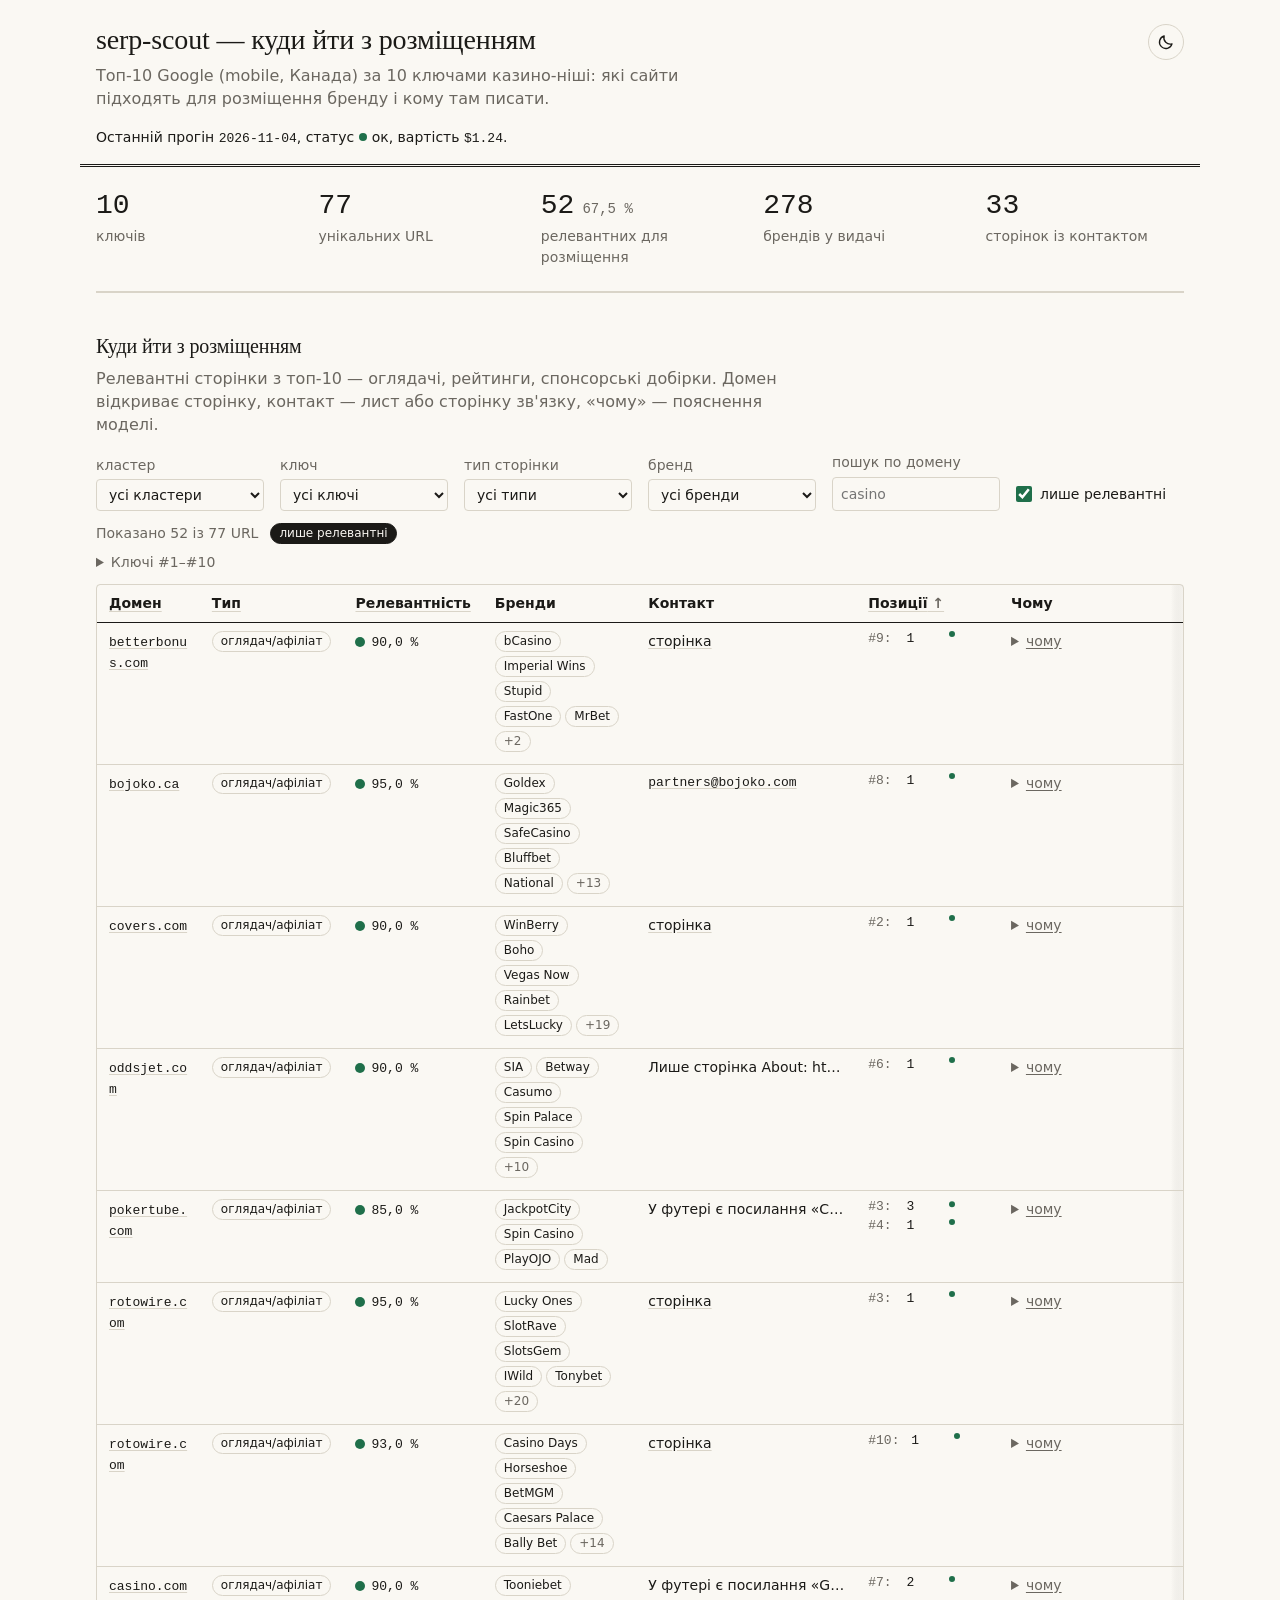
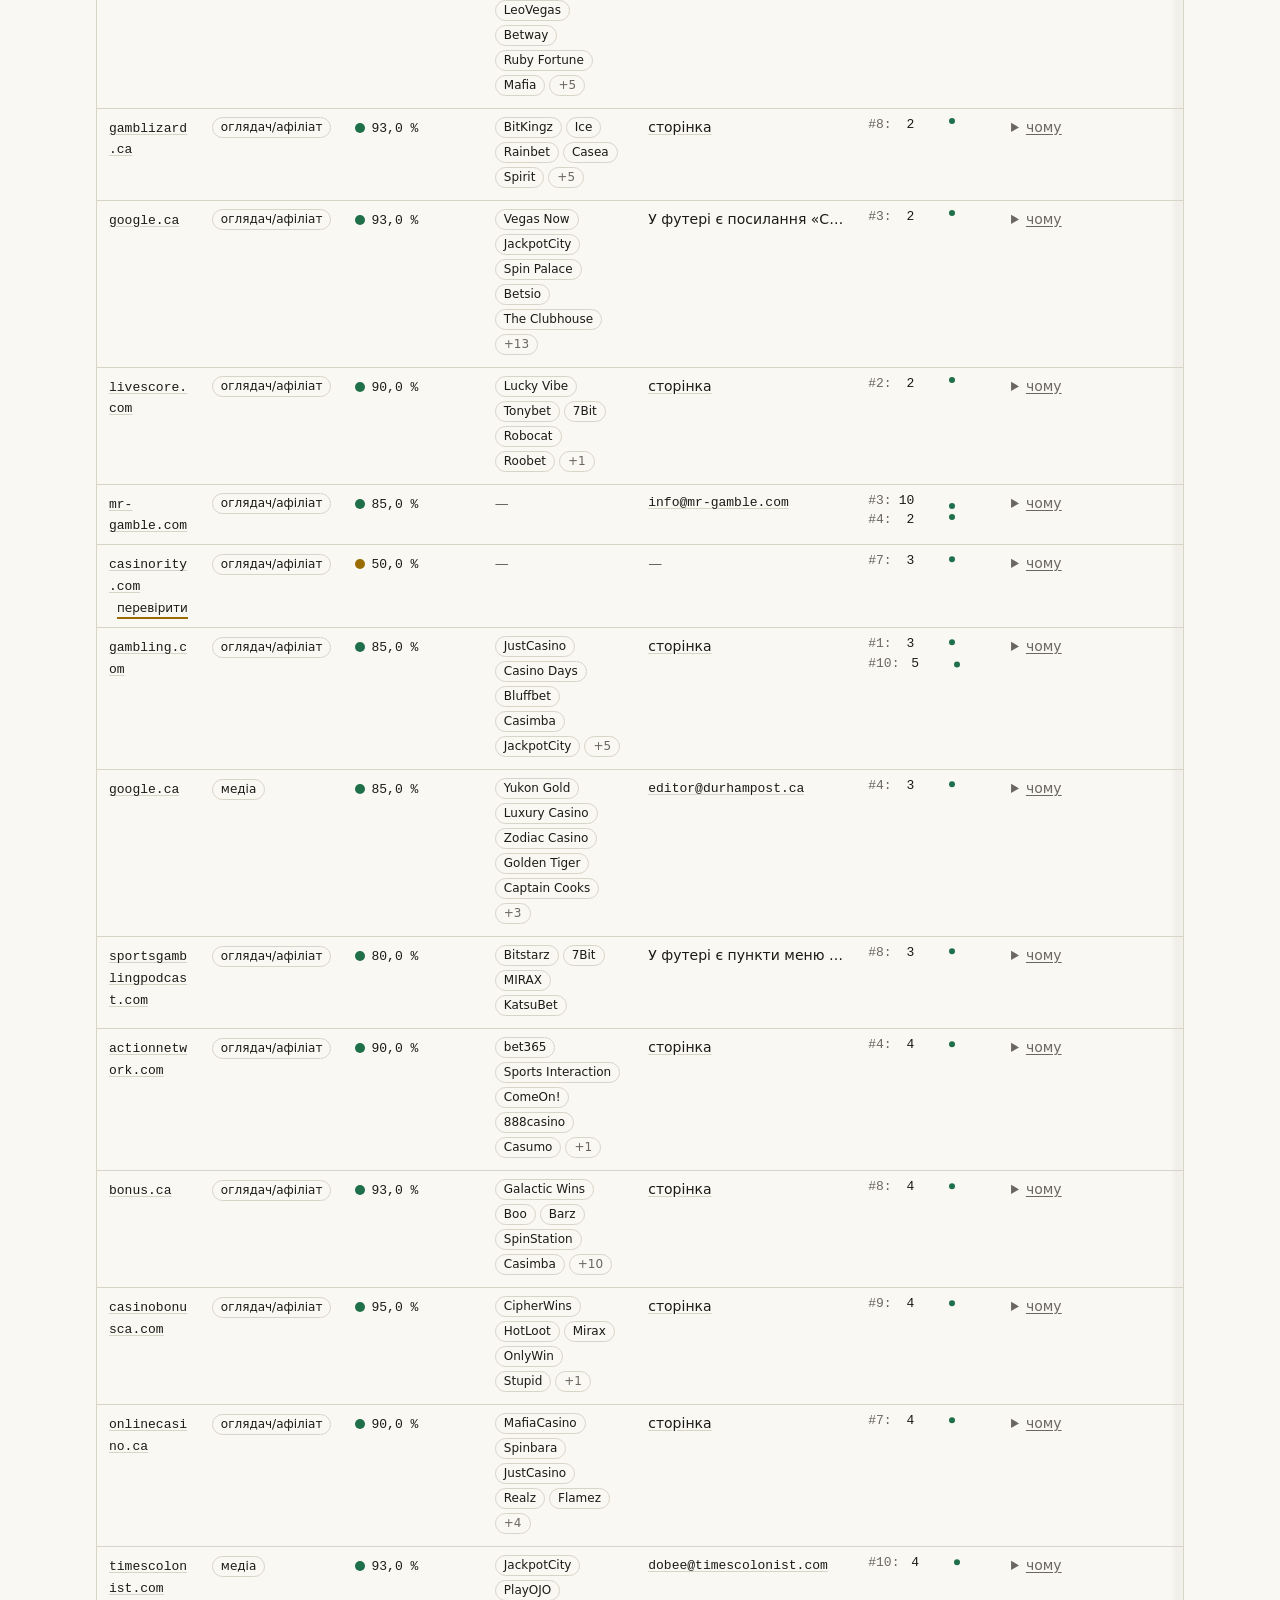
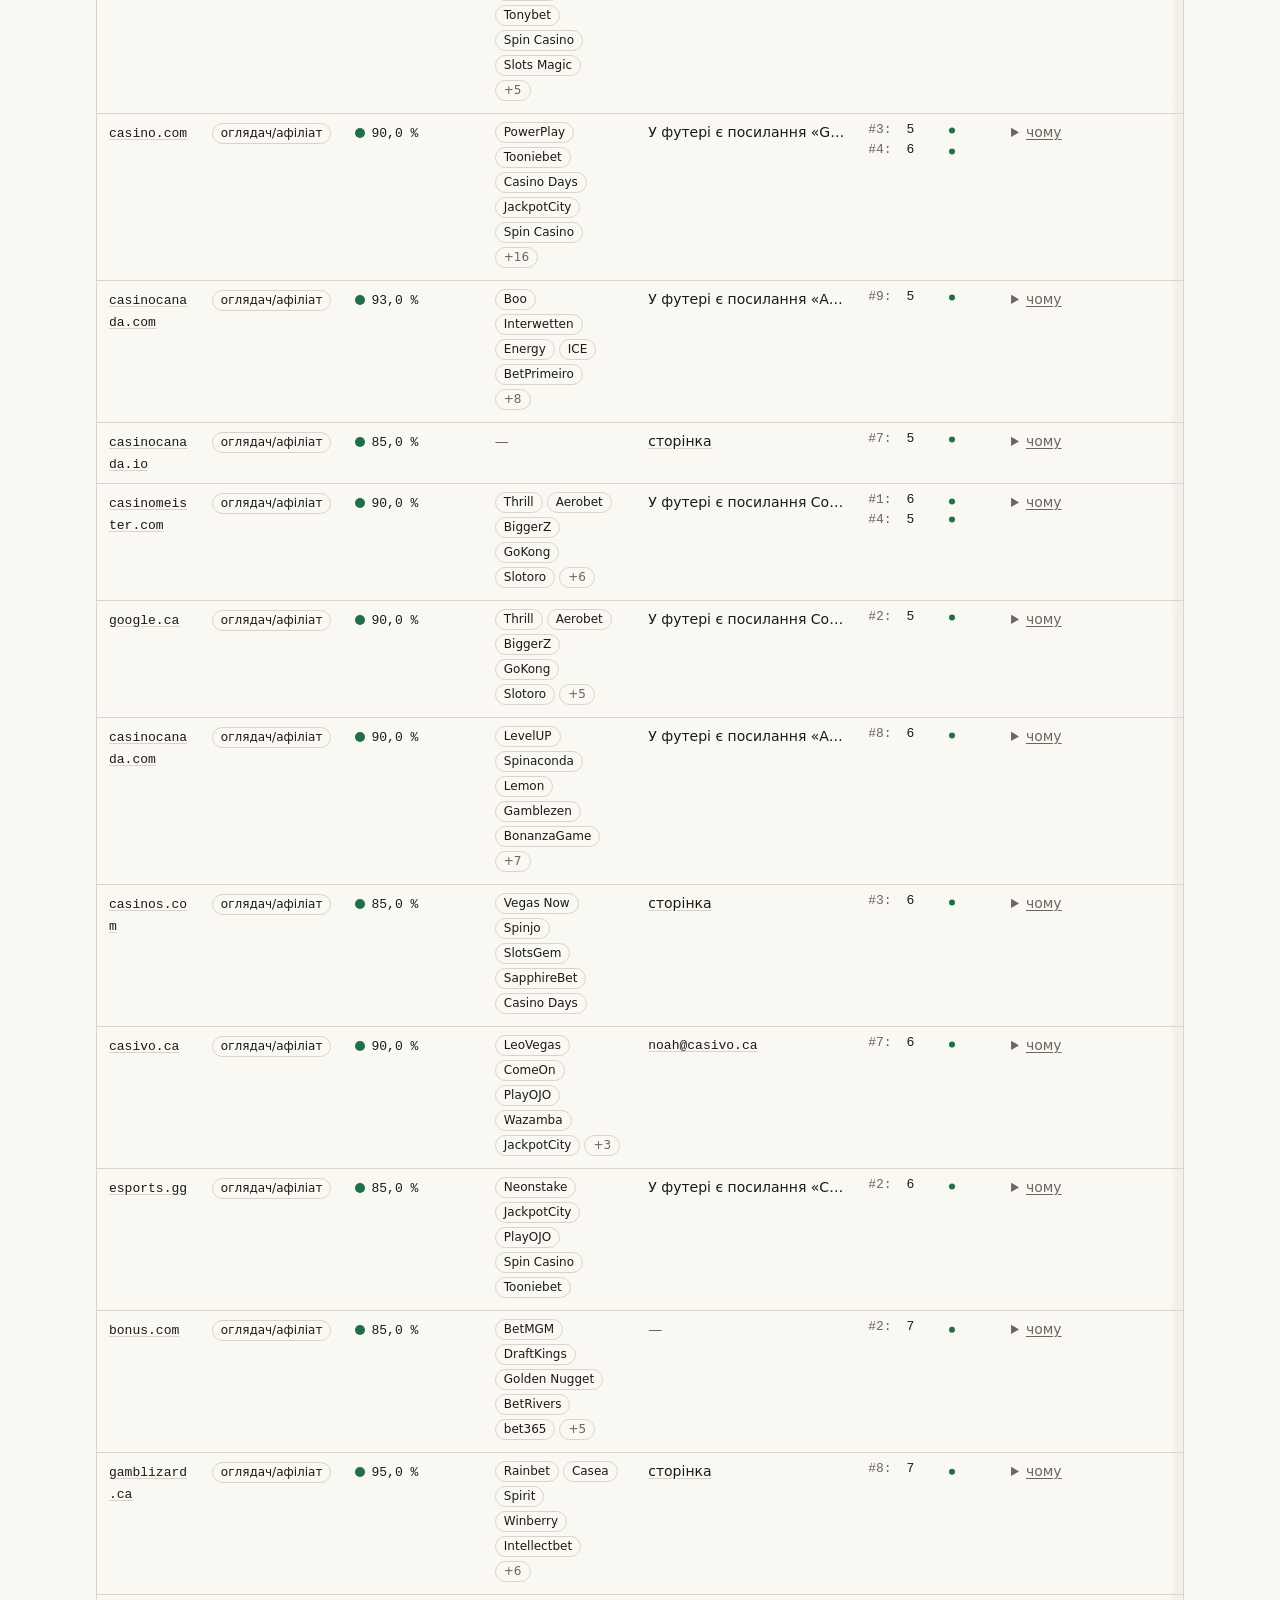
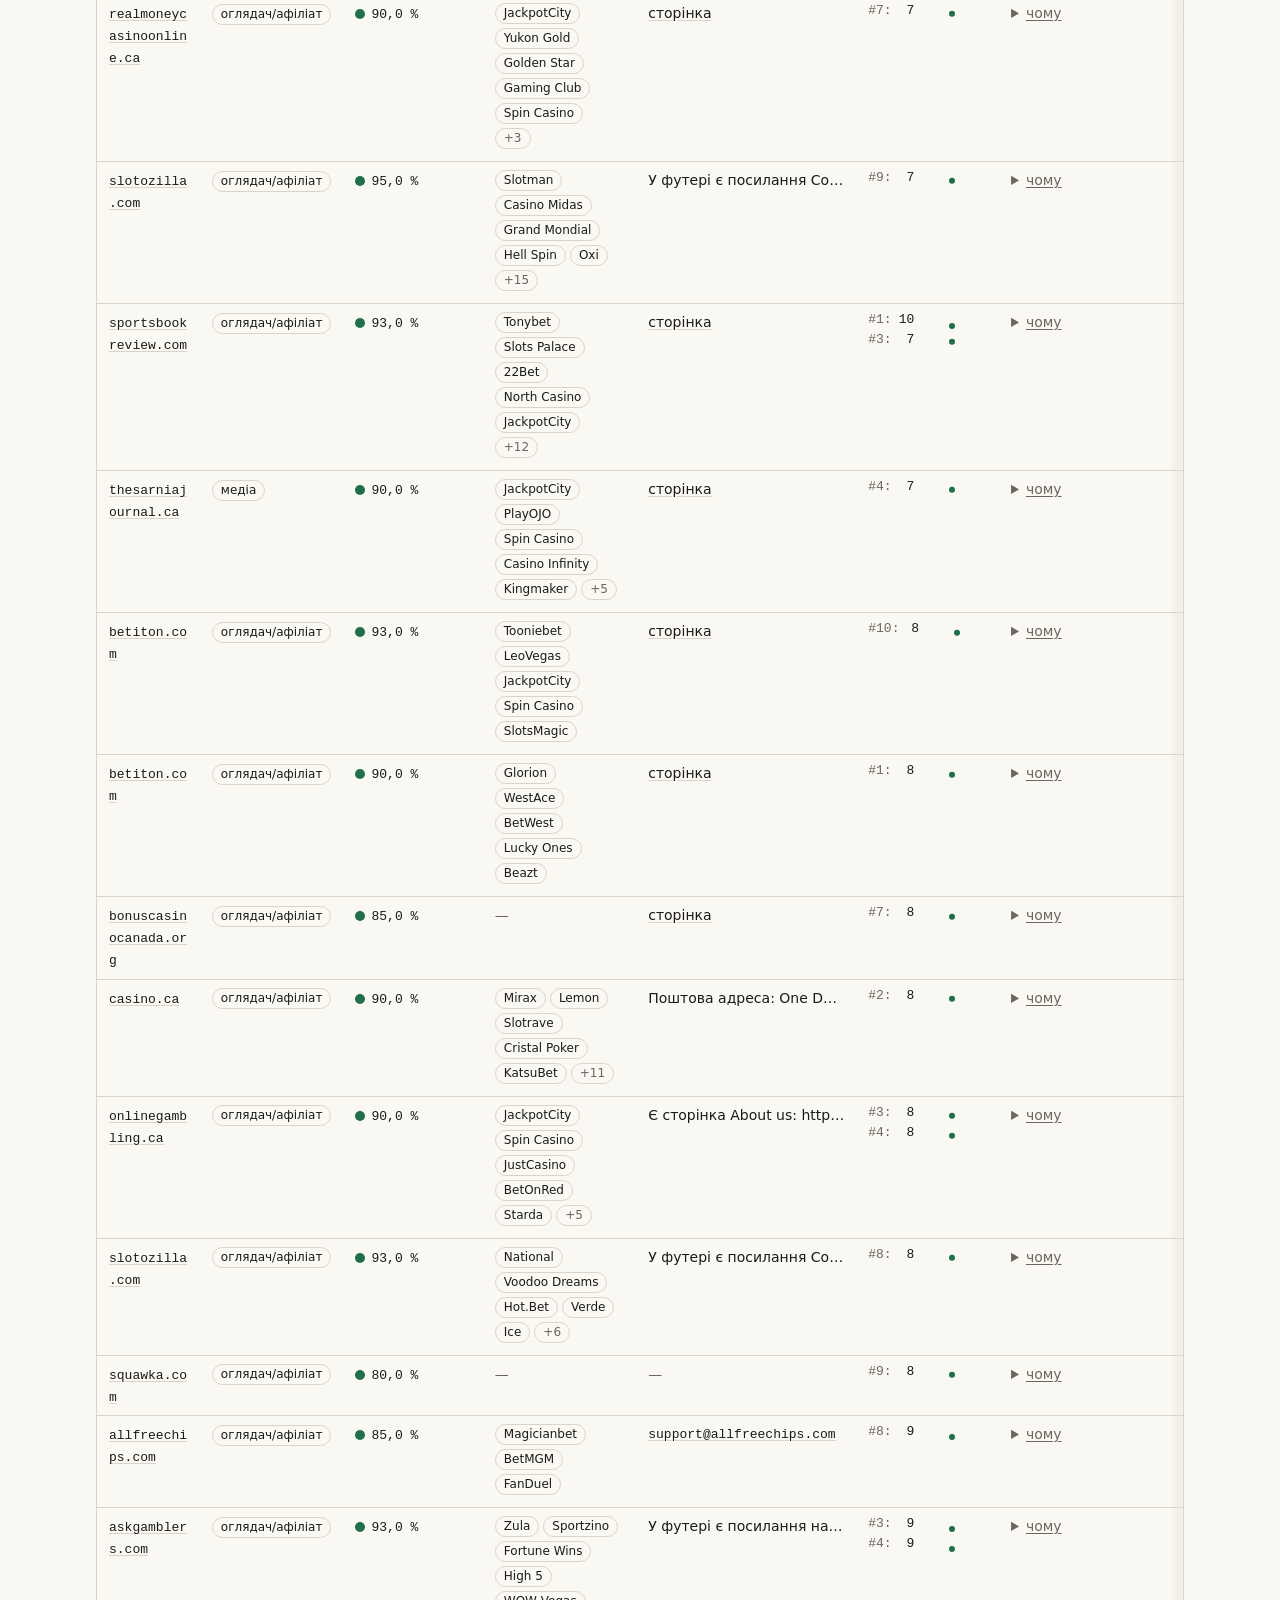
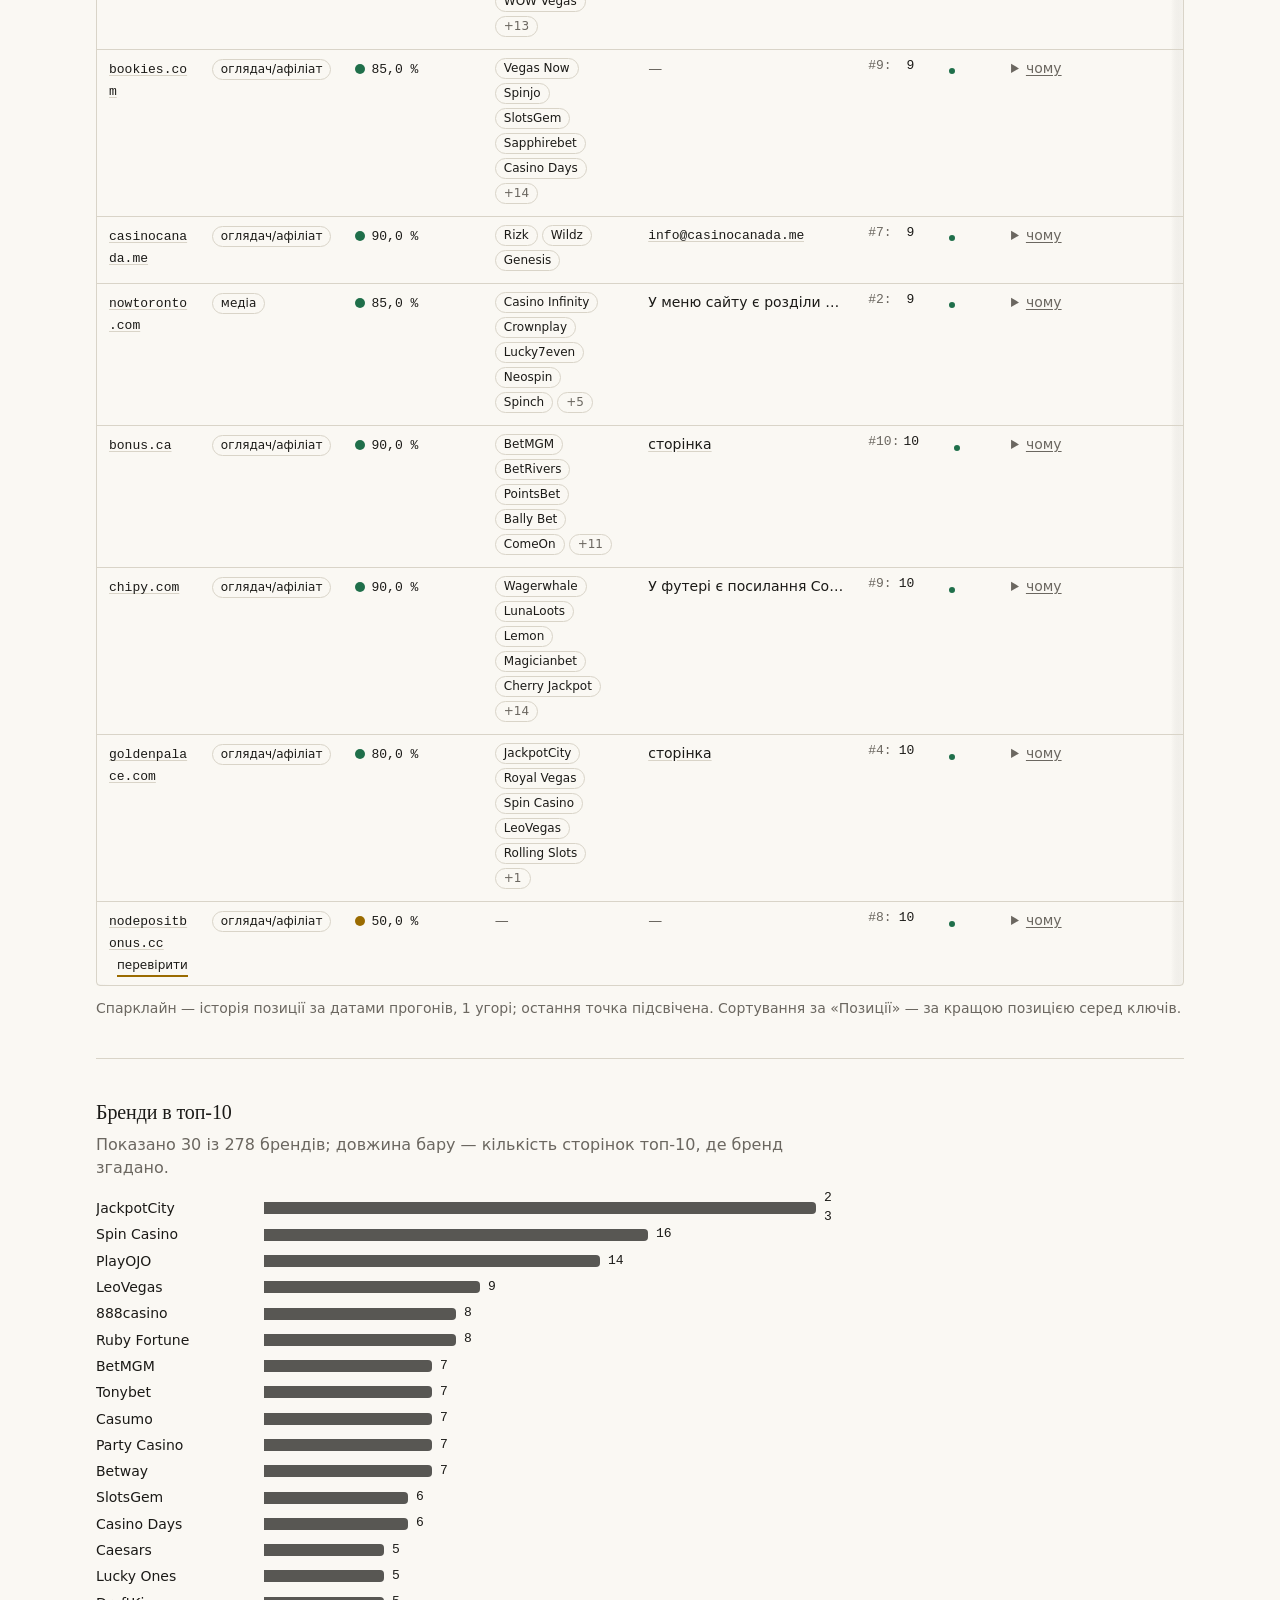
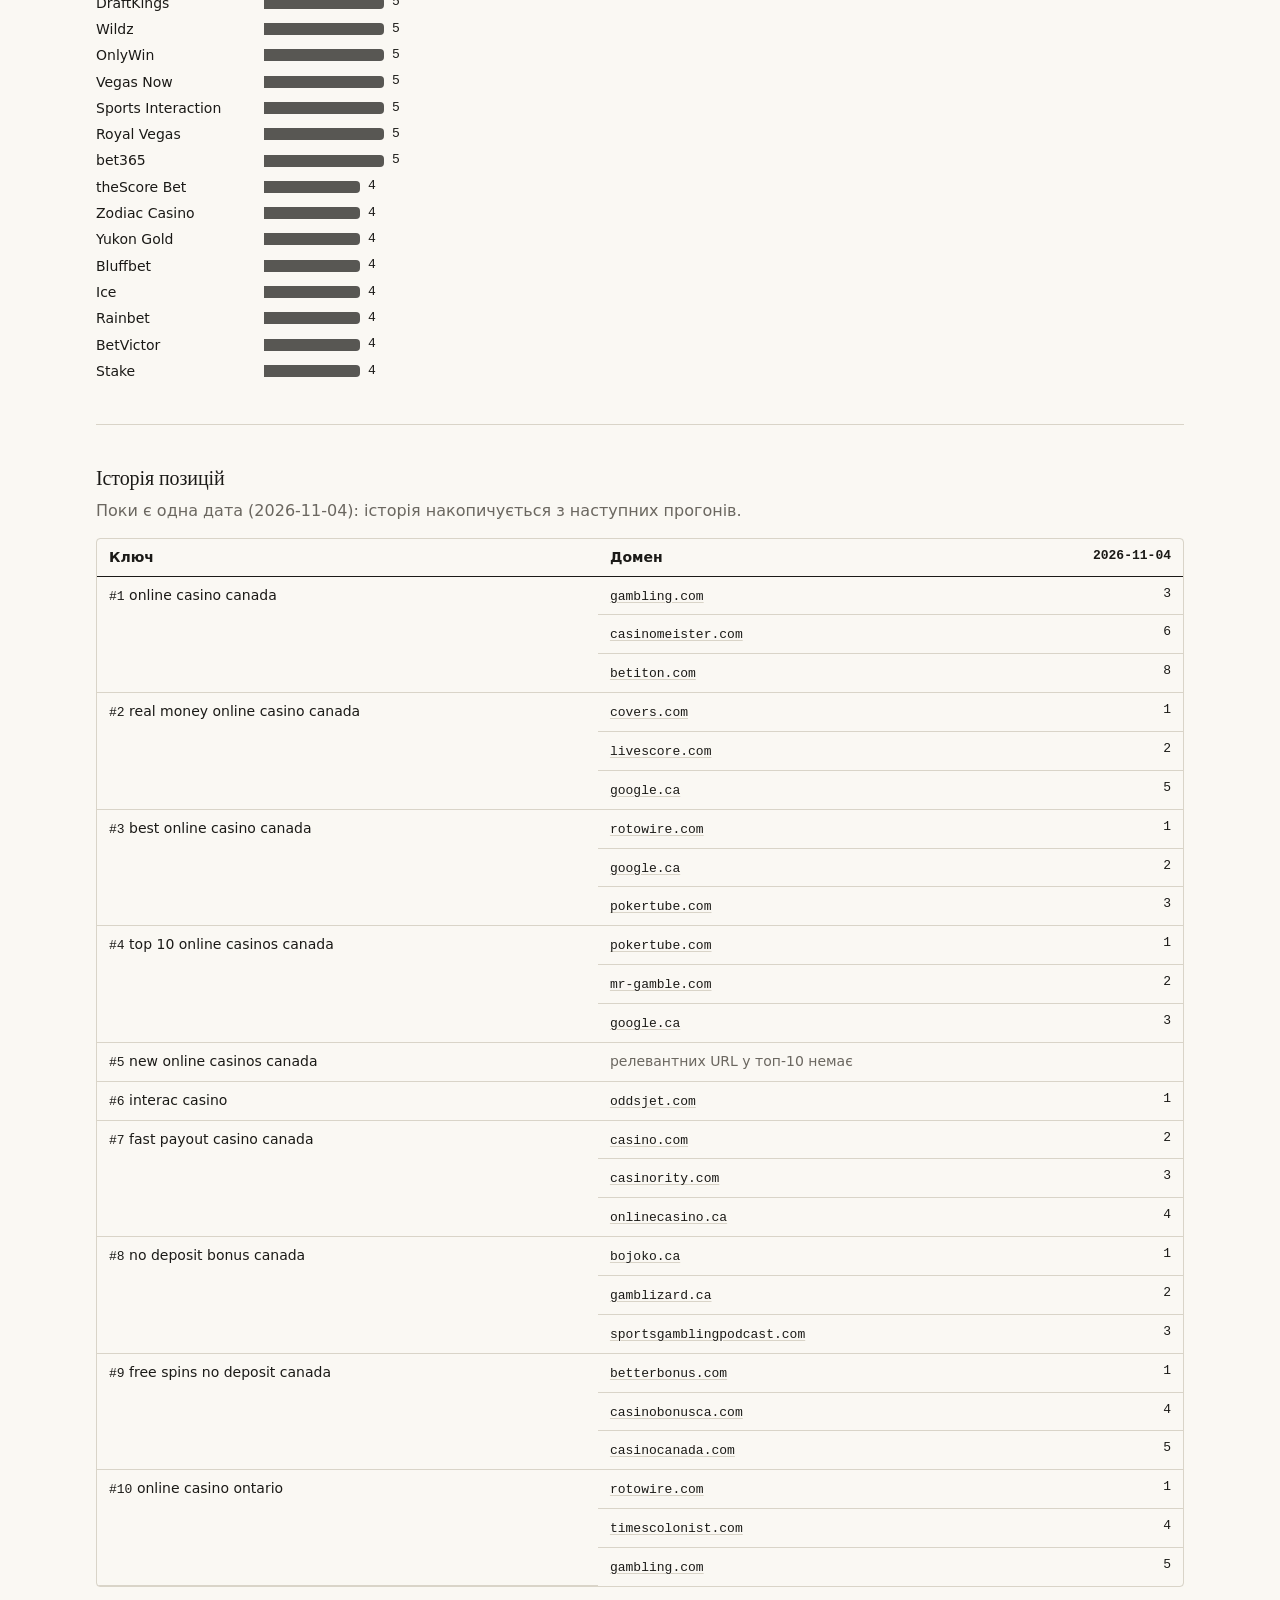
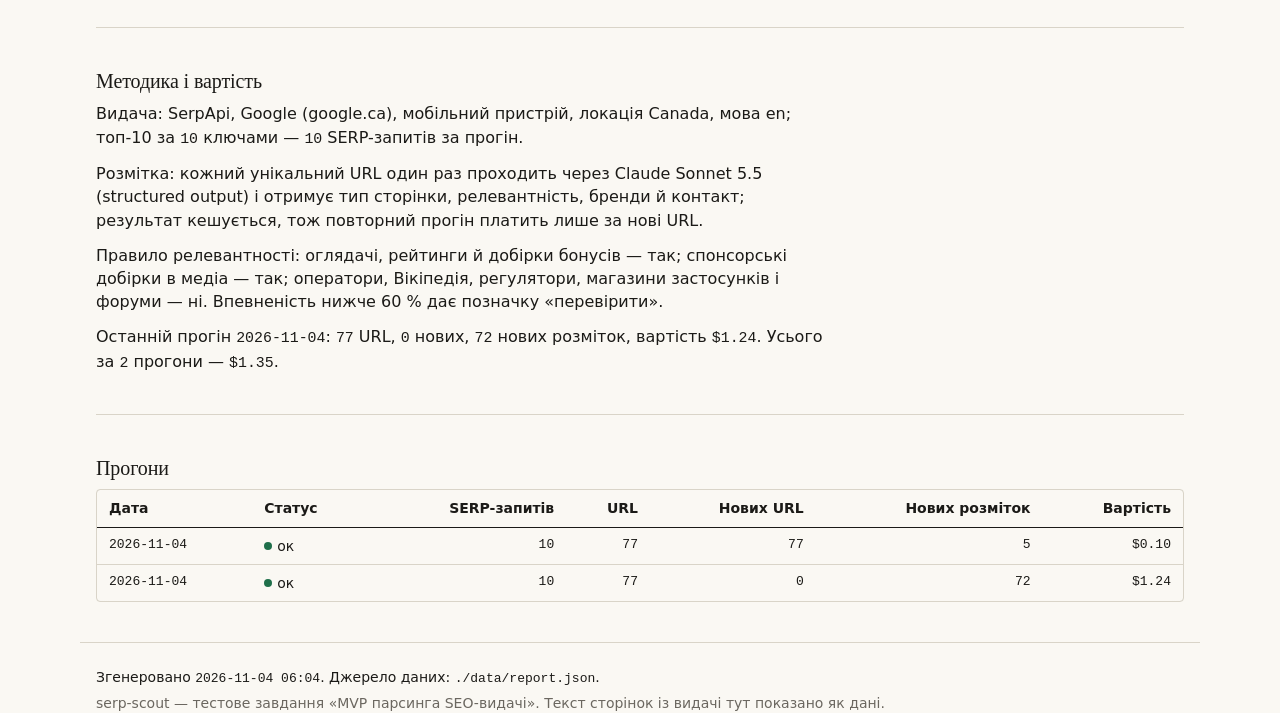
==== site/index.html @ 67366f53 "serp-scout: пайплайн SERP → SQLite → LLM-розмітка, сайт-звіт, Actions, харнес - SerpApi (mobile, Кан" ====
<!DOCTYPE html>
<html lang="uk">
<head>
  <meta charset="utf-8">
  <meta name="viewport" content="width=device-width, initial-scale=1">
  <meta name="color-scheme" content="light dark">
  <title>serp-scout — куди йти з розміщенням</title>
  <meta name="description" content="Щоденний звіт serp-scout: топ-10 Google (mobile, Канада) за ключами казино-ніші — релевантні сайти для розміщення, бренди й контакти.">
  <link rel="icon" href="data:image/svg+xml,%3Csvg xmlns='http://www.w3.org/2000/svg' viewBox='0 0 16 16'%3E%3Ccircle cx='8' cy='8' r='7' fill='%231f6f4a'/%3E%3C/svg%3E">
  <link rel="stylesheet" href="./styles.css">
  <script>
    // Тема до першого кадру (без блимання): збережена або системна. Клас js — для reveal лише з JS.
    (function () {
      var t = null;
      try { t = localStorage.getItem("theme"); } catch (e) {}
      if (t !== "dark" && t !== "light") {
        t = window.matchMedia && window.matchMedia("(prefers-color-scheme: dark)").matches ? "dark" : "light";
      }
      document.documentElement.setAttribute("data-theme", t);
      document.documentElement.classList.add("js");
    })();
  </script>
</head>
<body>
  <a class="skip" href="#placements-section">До таблиці розміщення</a>

  <header class="masthead wrap">
    <div class="masthead-row">
      <div>
        <h1>serp-scout — куди йти з розміщенням</h1>
        <p class="lede">Топ-10 Google (mobile, Канада) за <span id="lede-keywords">ключами</span> казино-ніші: які сайти підходять для розміщення бренду і кому там писати.</p>
      </div>
      <button id="theme-toggle" class="theme" type="button" aria-label="Перемкнути тему" title="Тема">
        <svg class="icon icon-moon" viewBox="0 0 24 24" width="18" height="18" aria-hidden="true" focusable="false">
          <path d="M20 14.5A8.5 8.5 0 0 1 9.5 4a8.5 8.5 0 1 0 10.5 10.5Z" fill="none" stroke="currentColor" stroke-width="1.8" stroke-linejoin="round"/>
        </svg>
        <svg class="icon icon-sun" viewBox="0 0 24 24" width="18" height="18" aria-hidden="true" focusable="false">
          <circle cx="12" cy="12" r="4" fill="none" stroke="currentColor" stroke-width="1.8"/>
          <path d="M12 2.5v2.5M12 19v2.5M2.5 12H5M19 12h2.5M5.3 5.3l1.8 1.8M16.9 16.9l1.8 1.8M5.3 18.7l1.8-1.8M16.9 7.1l1.8-1.8" stroke="currentColor" stroke-width="1.8" stroke-linecap="round"/>
        </svg>
      </button>
    </div>
    <p class="dateline">
      Останній прогін <time id="run-date" class="mono">—</time>,
      статус <span id="run-status" class="status">—</span>,
      вартість <span id="run-cost" class="mono">—</span>.
    </p>
    <div id="run-errors"></div>
  </header>

  <section id="empty" class="wrap empty" hidden>
    <h2>Даних поки немає</h2>
    <p>Звіт читає <code>site/data/report.json</code>, а його ще не згенеровано. Зберіть його з кореня репозиторію:</p>
    <pre><code>make demo &amp;&amp; make site</code></pre>
    <p>Потім <code>make serve</code> і відкрийте сторінку знову. Для перегляду на тестових даних додайте до адреси <code>?data=tests/fixtures/report.sample.json</code>.</p>
    <details id="empty-tech" class="muted tech" hidden>
      <summary>Технічні деталі</summary>
      <p id="empty-detail" class="mono"></p>
    </details>
  </section>

  <main id="report" class="wrap" hidden>
    <section class="kpi-section" aria-labelledby="kpi-title">
      <h2 id="kpi-title" class="sr-only">Підсумок</h2>
      <div id="kpi" class="kpi"></div>
    </section>

    <section id="placements-section" class="reveal" aria-labelledby="placements-title">
      <h2 id="placements-title">Куди йти з розміщенням</h2>
      <p class="section-lede">Релевантні сторінки з топ-10 — оглядачі, рейтинги, спонсорські добірки. Домен відкриває сторінку, контакт — лист або сторінку зв'язку, «чому» — пояснення моделі.</p>

      <form id="filters" class="filters" autocomplete="off">
        <label>кластер
          <select id="f-cluster" name="cluster"><option value="">усі кластери</option></select>
        </label>
        <label>ключ
          <select id="f-keyword" name="keyword"><option value="">усі ключі</option></select>
        </label>
        <label>тип сторінки
          <select id="f-type" name="type"><option value="">усі типи</option></select>
        </label>
        <label>бренд
          <select id="f-brand" name="brand"><option value="">усі бренди</option></select>
        </label>
        <label>пошук по домену
          <input id="f-query" name="query" type="search" placeholder="casino" spellcheck="false">
        </label>
        <label class="check">
          <input id="f-relevant" name="relevant" type="checkbox" checked> лише релевантні
        </label>
      </form>

      <div class="table-bar">
        <p id="results-count" class="muted" aria-live="polite">—</p>
        <div id="active-filters" class="active-filters" aria-label="Активні фільтри"></div>
        <button id="f-reset" type="button" class="link-btn" hidden>Скинути фільтри</button>
      </div>

      <details class="kw-legend">
        <summary id="kw-summary">Ключі</summary>
        <ol id="kw-list" class="kw-list"></ol>
      </details>

      <div class="sheet">
        <table id="placements">
          <caption class="sr-only">Сторінки топ-10 з розміткою для розміщення</caption>
          <thead>
            <tr>
              <th scope="col" data-key="domain" aria-sort="none"><button type="button" class="sort">Домен</button></th>
              <th scope="col" data-key="site_type" aria-sort="none"><button type="button" class="sort">Тип</button></th>
              <th scope="col" data-key="relevance" aria-sort="none"><button type="button" class="sort">Релевантність</button></th>
              <th scope="col">Бренди</th>
              <th scope="col">Контакт</th>
              <th scope="col" data-key="best_position" aria-sort="ascending"><button type="button" class="sort">Позиції</button></th>
              <th scope="col">Чому</th>
            </tr>
          </thead>
          <tbody></tbody>
        </table>
      </div>
      <p class="scroll-hint" aria-hidden="true">← прокрутіть таблицю →</p>
      <p class="muted footnote">Спарклайн — історія позиції за датами прогонів, 1 угорі; остання точка підсвічена. Сортування за «Позиції» — за кращою позицією серед ключів.</p>
    </section>

    <section class="reveal" aria-labelledby="brands-title">
      <h2 id="brands-title">Бренди в топ-10</h2>
      <p id="brands-note" class="section-lede"></p>
      <ol id="brands-bars" class="bars"></ol>
    </section>

    <section class="reveal" aria-labelledby="history-title">
      <h2 id="history-title">Історія позицій</h2>
      <p id="history-note" class="section-lede"></p>
      <div class="sheet">
        <table id="history" class="history">
          <caption class="sr-only">Позиції релевантних URL за датами прогонів</caption>
          <thead></thead>
          <tbody></tbody>
        </table>
      </div>
      <p class="scroll-hint" aria-hidden="true">← прокрутіть таблицю →</p>
    </section>

    <section class="reveal" aria-labelledby="method-title">
      <h2 id="method-title">Методика і вартість</h2>
      <div id="method" class="prose"></div>
    </section>

    <section class="reveal" aria-labelledby="runs-title">
      <h2 id="runs-title">Прогони</h2>
      <div class="sheet">
        <table id="runs" class="runs">
          <caption class="sr-only">Прогони пайплайну</caption>
          <thead>
            <tr>
              <th scope="col">Дата</th>
              <th scope="col">Статус</th>
              <th scope="col" class="num">SERP-запитів</th>
              <th scope="col" class="num">URL</th>
              <th scope="col" class="num">Нових URL</th>
              <th scope="col" class="num">Нових розміток</th>
              <th scope="col" class="num">Вартість</th>
            </tr>
          </thead>
          <tbody></tbody>
        </table>
      </div>
      <p class="scroll-hint" aria-hidden="true">← прокрутіть таблицю →</p>
    </section>
  </main>

  <footer class="wrap foot">
    <p>Згенеровано <time id="generated-at" class="mono">—</time>. Джерело даних: <span id="data-source" class="mono">./data/report.json</span>.</p>
    <p class="muted">serp-scout — тестове завдання «MVP парсинга SEO-видачі». Текст сторінок із видачі тут показано як дані.</p>
  </footer>

  <script type="module" src="./js/main.mjs"></script>
</body>
</html>
---- site/styles.css ----
/* serp-scout — сайт-звіт. Редакційний напрям «папір і чорнило» (docs/07): токени, типографіка, компоненти. */

:root {
  --bg: #faf8f3;
  --ink: #1b1a17;
  --muted: #6b6760;
  --line: #d9d4c8;
  --accent: #1f6f4a;
  --warn: #9a6b00;
  --neg: #8a3b2b;
  --hover: rgba(27, 26, 23, 0.035);
  --shadow: rgba(27, 26, 23, 0.16);
  --bar-opacity: 0.72;

  --serif: Georgia, "Times New Roman", serif;
  --sans: system-ui, -apple-system, "Segoe UI", sans-serif;
  --mono: ui-monospace, "SF Mono", Menlo, monospace;

  --s1: 4px; --s2: 8px; --s3: 12px; --s4: 16px; --s5: 24px; --s6: 40px;
  --maxw: 1120px;
  color-scheme: light;
}

[data-theme="dark"] {
  --bg: #14130f;
  --ink: #ece8df;
  --muted: #9d988d;
  --line: #302d27;
  --accent: #5fbf8f;
  --warn: #e0b64a;
  --neg: #d98570;
  --hover: rgba(236, 232, 223, 0.05);
  --shadow: rgba(0, 0, 0, 0.55);
  --bar-opacity: 0.8;
  color-scheme: dark;
}

/* Без JS атрибут теми не виставлено — слухаємо систему. */
@media (prefers-color-scheme: dark) {
  html:not([data-theme]) {
    --bg: #14130f; --ink: #ece8df; --muted: #9d988d; --line: #302d27;
    --accent: #5fbf8f; --warn: #e0b64a; --neg: #d98570;
    --hover: rgba(236, 232, 223, 0.05); --shadow: rgba(0, 0, 0, 0.55); --bar-opacity: 0.8;
    color-scheme: dark;
  }
}

/* ── База ─────────────────────────────────────────────────────────────────── */

*, *::before, *::after { box-sizing: border-box; }

html { -webkit-text-size-adjust: 100%; }

body {
  margin: 0;
  background: var(--bg);
  color: var(--ink);
  font: 16px/1.45 var(--sans);
  overflow-wrap: anywhere;
}

h1, h2, h3 {
  font-family: var(--serif);
  font-weight: 400;
  letter-spacing: -0.005em;
  margin: 0;
}

h1 { font-size: 28px; line-height: 1.15; }
h2 { font-size: 20px; line-height: 1.3; }

a { color: inherit; text-decoration: underline; text-decoration-color: var(--line); text-underline-offset: 2px; }
a:hover { text-decoration-color: currentColor; }

:focus-visible { outline: 2px solid var(--accent); outline-offset: 2px; border-radius: 2px; }

code, pre, .mono {
  font-family: var(--mono);
  font-variant-numeric: tabular-nums;
  font-size: 0.93em;
}

pre {
  margin: var(--s3) 0;
  padding: var(--s3) var(--s4);
  border: 1px solid var(--line);
  border-radius: 4px;
  overflow-x: auto;
  font-size: 14px;
}

button { font: inherit; color: inherit; }

.muted { color: var(--muted); }
.nowrap { white-space: nowrap; }

.sr-only {
  position: absolute !important;
  width: 1px; height: 1px;
  padding: 0; margin: -1px;
  overflow: hidden; clip: rect(0 0 0 0); clip-path: inset(50%);
  white-space: nowrap; border: 0;
}

.skip {
  position: absolute; left: var(--s4); top: -100px;
  padding: var(--s2) var(--s3);
  background: var(--ink); color: var(--bg);
  border-radius: 4px; z-index: 10;
}
.skip:focus { top: var(--s2); }

.wrap {
  max-width: var(--maxw);
  margin: 0 auto;
  padding-left: var(--s4);
  padding-right: var(--s4);
  min-width: 0;
}

/* ── Шапка: газетна «плашка» з подвійною лінійкою ─────────────────────────── */

.masthead {
  padding-top: var(--s5);
  padding-bottom: var(--s4);
  border-bottom: 3px double var(--ink);
}

.masthead-row {
  display: flex;
  align-items: flex-start;
  justify-content: space-between;
  gap: var(--s4);
}

.lede {
  margin: var(--s2) 0 0;
  max-width: 62ch;
  color: var(--muted);
}

.dateline {
  margin: var(--s4) 0 0;
  font-size: 14px;
}

.status { white-space: nowrap; }
.status[data-status="ok"]::before,
.status[data-status="partial"]::before,
.status[data-status="budget_exceeded"]::before,
.status[data-status="failed"]::before {
  content: "";
  display: inline-block;
  width: 8px; height: 8px;
  border-radius: 50%;
  margin-right: 5px;
  vertical-align: 1px;
  background: var(--accent);
}
.status[data-status="partial"]::before,
.status[data-status="budget_exceeded"]::before { background: var(--warn); }
.status[data-status="failed"]::before { background: var(--neg); }

.theme {
  flex: 0 0 auto;
  width: 36px; height: 36px;
  display: inline-grid; place-items: center;
  border: 1px solid var(--line);
  border-radius: 50%;
  background: transparent;
  cursor: pointer;
}
.theme:hover { border-color: var(--ink); }
.theme .icon-sun { display: none; }
[data-theme="dark"] .theme .icon-sun { display: block; }
[data-theme="dark"] .theme .icon-moon { display: none; }

.errors { margin-top: var(--s3); font-size: 14px; }
.errors summary { cursor: pointer; color: var(--neg); }
.errors ul { margin: var(--s2) 0 0; padding-left: var(--s4); }

/* ── Порожній стан ────────────────────────────────────────────────────────── */

.empty { padding-top: var(--s6); padding-bottom: var(--s6); max-width: 720px; }
.empty h2 { margin-bottom: var(--s3); }
.empty p { margin: var(--s2) 0; }
.tech { margin-top: var(--s4); font-size: 14px; }
.tech summary { cursor: pointer; }

/* ── KPI ──────────────────────────────────────────────────────────────────── */

.kpi-section { padding: var(--s5) 0; border-bottom: 1px solid var(--line); }

.kpi {
  display: grid;
  grid-template-columns: repeat(auto-fit, minmax(150px, 1fr));
  gap: var(--s4) var(--s5);
}

.kpi-tile { display: flex; flex-direction: column; gap: var(--s1); min-width: 0; }
.kpi-row { display: flex; align-items: baseline; gap: var(--s2); flex-wrap: wrap; }
.kpi-value { font-size: 28px; line-height: 1.1; font-variant-numeric: proportional-nums; }
.kpi-sub { font-size: 14px; color: var(--muted); }
.kpi-label { font-size: 14px; color: var(--muted); }

/* ── Секції ───────────────────────────────────────────────────────────────── */

main > section { padding: var(--s6) 0; }
main > section + section { border-top: 1px solid var(--line); }
main > section > h2 { margin-bottom: var(--s2); }
.section-lede { margin: 0 0 var(--s4); color: var(--muted); max-width: 72ch; }
.footnote { font-size: 14px; margin: var(--s3) 0 0; }

.prose p { margin: 0 0 var(--s3); max-width: 72ch; }
.prose p:last-child { margin-bottom: 0; }

/* ── Фільтри ──────────────────────────────────────────────────────────────── */

.filters {
  display: grid;
  grid-template-columns: repeat(auto-fit, minmax(160px, 1fr));
  gap: var(--s3) var(--s4);
  align-items: end;
  margin-bottom: var(--s3);
}

.filters label {
  display: flex; flex-direction: column; gap: var(--s1);
  font-size: 14px; color: var(--muted);
  min-width: 0;
}

.filters label.check {
  flex-direction: row; align-items: center; gap: var(--s2);
  color: var(--ink);
  padding-bottom: 7px;
}

.filters select, .filters input[type="search"] {
  font: inherit; font-size: 14px;
  color: var(--ink); background: var(--bg);
  border: 1px solid var(--line); border-radius: 4px;
  padding: 6px var(--s2);
  min-width: 0; width: 100%;
}
.filters select:hover, .filters input:hover { border-color: var(--muted); }
.filters input[type="checkbox"] { width: 16px; height: 16px; margin: 0; accent-color: var(--accent); }

.table-bar {
  display: flex; flex-wrap: wrap; align-items: center; gap: var(--s2) var(--s3);
  margin-bottom: var(--s2);
  font-size: 14px;
}
.table-bar p { margin: 0; }
.active-filters { display: flex; flex-wrap: wrap; gap: var(--s1); }

.link-btn {
  background: none; border: 0; padding: 0;
  text-decoration: underline; text-underline-offset: 2px; cursor: pointer;
  color: var(--ink);
}

.kw-legend { font-size: 14px; margin-bottom: var(--s3); }
.kw-legend summary { cursor: pointer; color: var(--muted); }
.kw-list {
  margin: var(--s2) 0 0; padding: 0; list-style: none;
  display: grid; grid-template-columns: repeat(auto-fill, minmax(260px, 1fr)); gap: var(--s1) var(--s4);
}

/* ── Чипи, крапки, позначки ───────────────────────────────────────────────── */

.chip {
  display: inline-block;
  font-size: 12px; line-height: 1.25;
  padding: 2px 8px;
  border: 1px solid var(--line);
  border-radius: 999px;
  white-space: nowrap;
  vertical-align: middle;
}
.chip.is-active { background: var(--ink); color: var(--bg); border-color: var(--ink); }
.chip.more { color: var(--muted); }
.chip.chip-muted { color: var(--muted); border-style: dashed; }

.dot {
  display: inline-block; width: 10px; height: 10px; border-radius: 50%;
  margin-right: 6px; vertical-align: -1px;
}
.dot.yes { background: var(--accent); }
.dot.no { background: var(--neg); }
.dot.warn { background: var(--warn); }
.dot.none { background: transparent; border: 2px solid var(--muted); }

.flag {
  display: inline-block; margin-left: var(--s2);
  font-size: 12px; color: var(--ink);
  border-bottom: 2px solid var(--warn);
  white-space: nowrap;
}
.flag.flag-muted { color: var(--muted); border-bottom-color: var(--line); }

/* ── Таблиці ──────────────────────────────────────────────────────────────── */

.sheet {
  border: 1px solid var(--line);
  border-radius: 4px;
  overflow-x: auto;
  -webkit-overflow-scrolling: touch;
  /* Підказка прокрутки: тіні на краях видно лише там, де контент обрізано.
     Два «покривні» градієнти в колір фону їдуть разом із контентом (local)
     і ховають тінь на краю, до якого дотягнуто прокрутку. */
  background:
    linear-gradient(to right, var(--bg) 40%, transparent) left / 32px 100% no-repeat local,
    linear-gradient(to left, var(--bg) 40%, transparent) right / 32px 100% no-repeat local,
    linear-gradient(to right, var(--shadow), transparent) left / 12px 100% no-repeat scroll,
    linear-gradient(to left, var(--shadow), transparent) right / 12px 100% no-repeat scroll;
  background-color: var(--bg);
}

.scroll-hint { display: none; }

table { border-collapse: collapse; width: 100%; font-size: 14px; }

th, td {
  text-align: left; vertical-align: top;
  padding: var(--s2) var(--s3);
  border-bottom: 1px solid var(--line);
}
tbody tr:last-child > td, tbody tr:last-child > th { border-bottom: 0; }
tbody tr:hover > td { background: var(--hover); }

/* Без фону: клітинки прозорі, щоб тінь прокрутки .sheet лишалась видимою. */
thead th {
  font-weight: 600;
  border-bottom: 1px solid var(--ink);
  white-space: nowrap;
}

th.num, td.num { text-align: right; }

.sort {
  background: none; border: 0; padding: 0;
  font: inherit; font-weight: 600; cursor: pointer;
  text-decoration: underline; text-decoration-color: var(--line); text-underline-offset: 3px;
}
.sort:hover { text-decoration-color: currentColor; }
th[aria-sort="ascending"] .sort::after { content: " ↑"; color: var(--muted); }
th[aria-sort="descending"] .sort::after { content: " ↓"; color: var(--muted); }

#placements { min-width: 980px; }
#placements td.brands { max-width: 260px; }
#placements td.brands .chip { margin: 0 var(--s1) var(--s1) 0; }
#placements td.contact { max-width: 220px; overflow-wrap: normal; }
.contact-link {
  display: inline-block; max-width: 196px;
  white-space: nowrap; overflow: hidden; text-overflow: ellipsis;
  vertical-align: bottom;
}
#placements td.why { min-width: 200px; max-width: 360px; }
#placements .domain { font-weight: 500; }
#placements .empty-row td { padding: var(--s5) var(--s3); color: var(--muted); }

.positions { white-space: nowrap; }
.pos { display: flex; align-items: center; gap: var(--s1); line-height: 1.3; }
.pos + .pos { margin-top: 3px; }
.pos-key { color: var(--muted); min-width: 3.4ch; }
.pos-val { min-width: 2ch; text-align: right; }

.spark { display: inline-block; vertical-align: middle; overflow: visible; margin-left: var(--s1); }
.spark path { fill: none; stroke: var(--muted); stroke-width: 2; stroke-linecap: round; stroke-linejoin: round; }
.spark .spark-last { fill: var(--accent); stroke: var(--bg); stroke-width: 2; }

.why details summary { cursor: pointer; color: var(--muted); text-decoration: underline; text-underline-offset: 2px; }
.why details[open] summary { color: var(--ink); margin-bottom: var(--s1); }
.why p { margin: 0 0 var(--s2); white-space: normal; }
.meta { margin: 0; display: grid; grid-template-columns: auto 1fr; gap: 2px var(--s2); font-size: 12px; color: var(--muted); }
.meta dt { font-weight: 500; }
.meta dd { margin: 0; color: var(--ink); }

/* Історія */
.history th.kw { font-weight: 500; vertical-align: top; white-space: normal; min-width: 180px; }
.history tr.group-start > td, .history tr.group-start > th { border-top: 1px solid var(--line); }
.history tbody tr:first-child > td, .history tbody tr:first-child > th { border-top: 0; }
.history .up { color: var(--accent); }
.history .down { color: var(--neg); }

/* Прогони */
.runs td { white-space: nowrap; }

/* ── Бари брендів ─────────────────────────────────────────────────────────── */

.bars { list-style: none; margin: 0; padding: 0; max-width: 720px; }
.bars li {
  display: grid; grid-template-columns: minmax(96px, 160px) 1fr; gap: var(--s2);
  align-items: center; padding: 3px 0; font-size: 14px;
}
.bar-label { overflow: hidden; text-overflow: ellipsis; white-space: nowrap; }
.bar-track { display: flex; align-items: center; gap: var(--s2); min-width: 0; height: 16px; }
.bar-fill {
  display: block; height: 12px;
  background: var(--ink); opacity: var(--bar-opacity);
  border-radius: 0 4px 4px 0;
  flex: 0 0 auto;
}
.bar-val { color: var(--ink); }

/* ── Підвал ───────────────────────────────────────────────────────────────── */

.foot { padding: var(--s5) var(--s4) var(--s6); border-top: 1px solid var(--line); font-size: 14px; }
.foot p { margin: 0 0 var(--s1); }

/* ── Рух: один reveal на секцію і count-up; усе вимкнено під reduced-motion ─ */

html.js .reveal { opacity: 0; transform: translateY(6px); transition: opacity 420ms ease, transform 420ms ease; }
html.js .reveal.is-visible { opacity: 1; transform: none; }

@media (prefers-reduced-motion: reduce) {
  html.js .reveal { opacity: 1; transform: none; transition: none; }
  * { transition-duration: 0.01ms !important; animation-duration: 0.01ms !important; }
}

/* ── Вузькі екрани: сторінка без горизонтальної прокрутки, таблиця — у картці */

@media (max-width: 640px) {
  h1 { font-size: 24px; }
  .masthead { padding-top: var(--s4); }
  .kpi { grid-template-columns: repeat(auto-fit, minmax(136px, 1fr)); gap: var(--s3) var(--s4); }
  .kpi-value { font-size: 24px; }
  main > section { padding: var(--s5) 0; }
  .filters { grid-template-columns: 1fr 1fr; }
  .filters label.check { grid-column: 1 / -1; padding-bottom: 0; }
  .bars li { grid-template-columns: minmax(80px, 120px) 1fr; }
  .scroll-hint { display: block; margin: var(--s1) 0 0; text-align: center; font-size: 12px; color: var(--muted); }
}

@media (max-width: 400px) {
  .filters { grid-template-columns: 1fr; }
}

@media print {
  .theme, .filters, .table-bar, .skip, .scroll-hint { display: none !important; }
  .sheet { overflow: visible; border: 0; background: none; }
  html.js .reveal { opacity: 1; transform: none; }
}
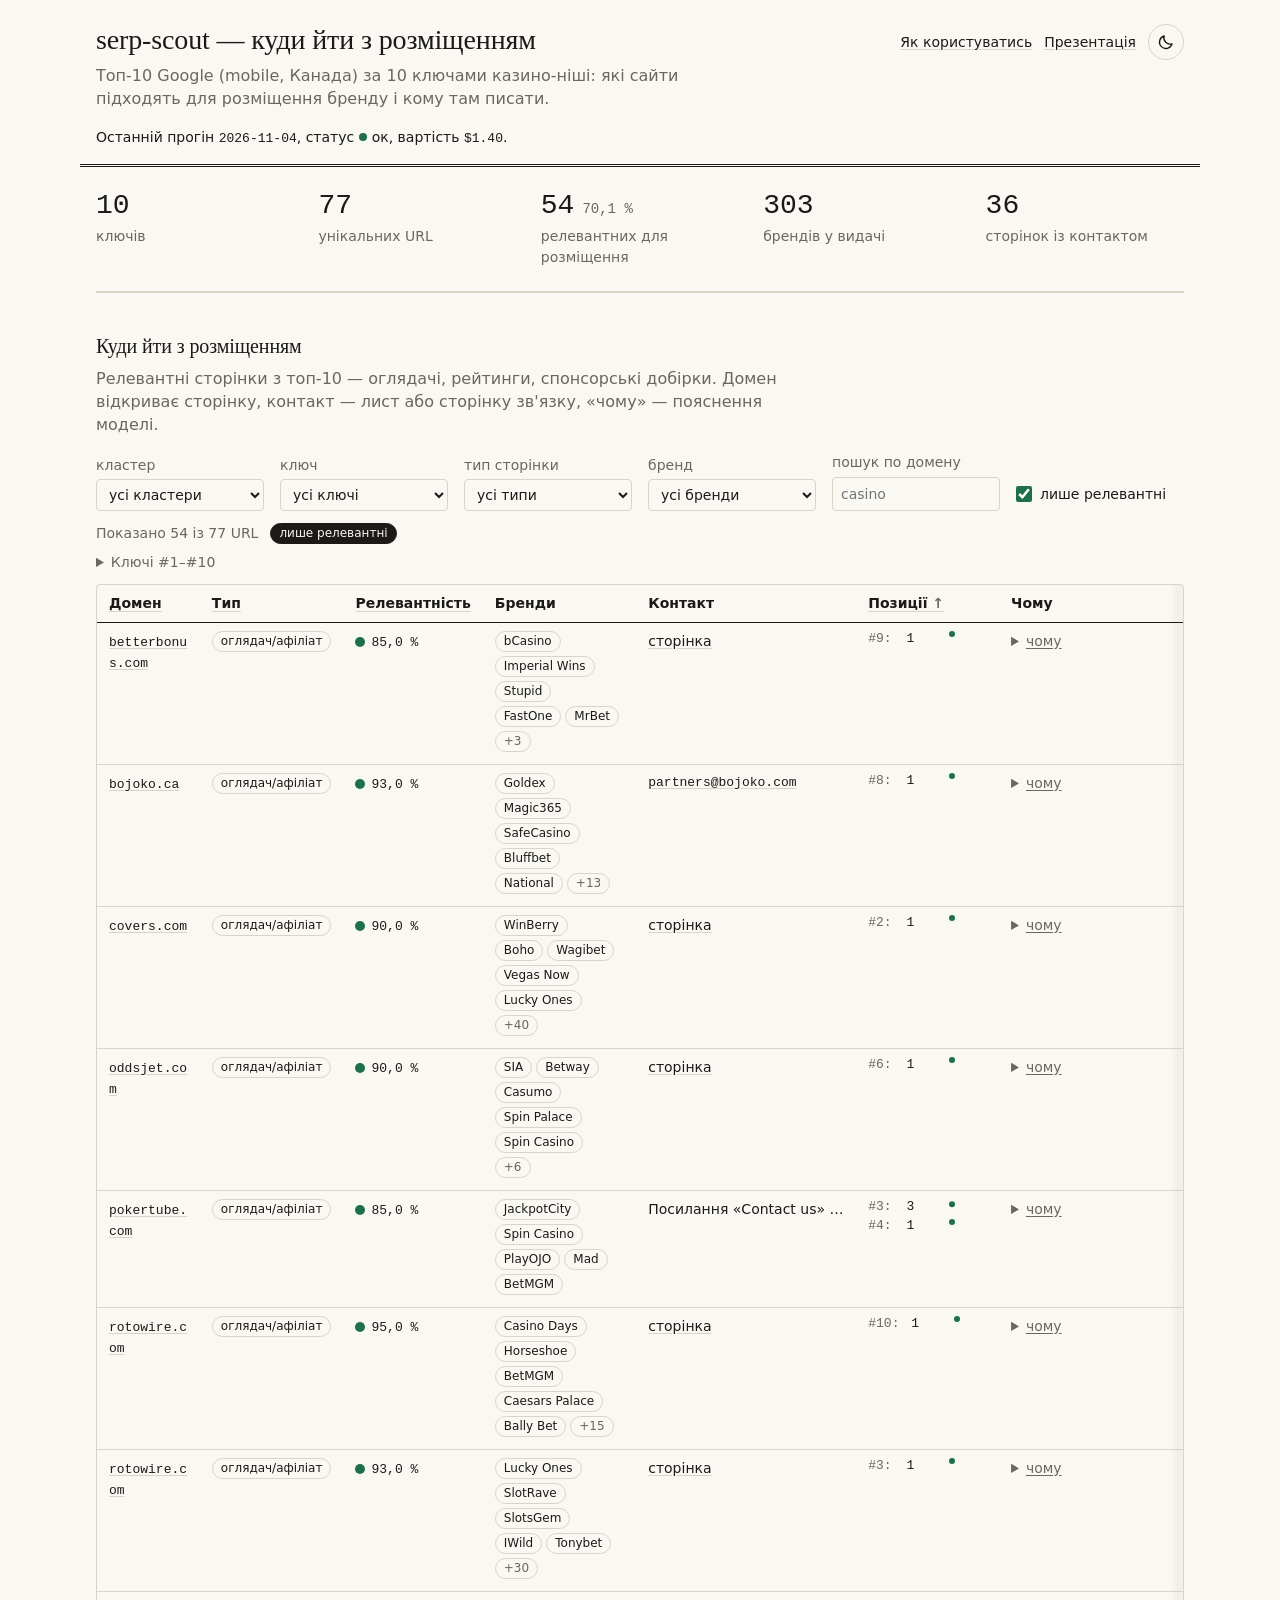
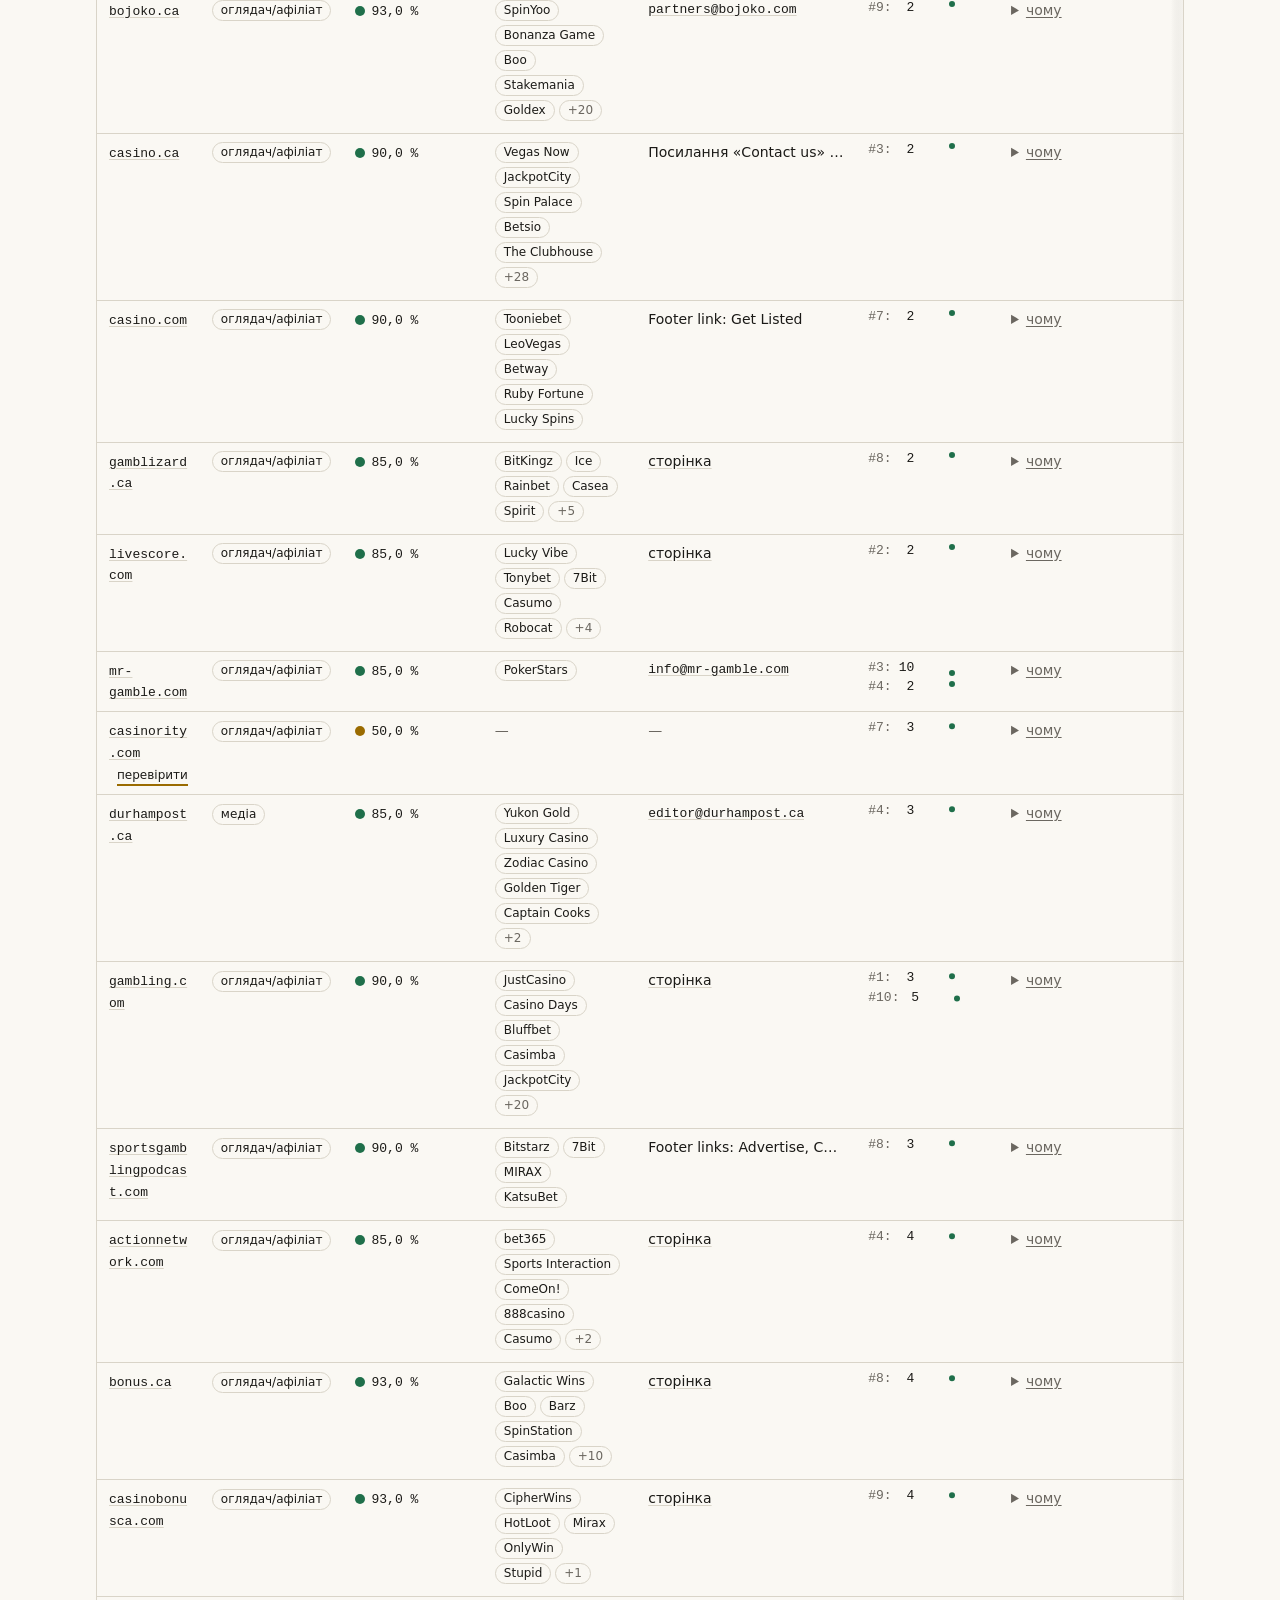
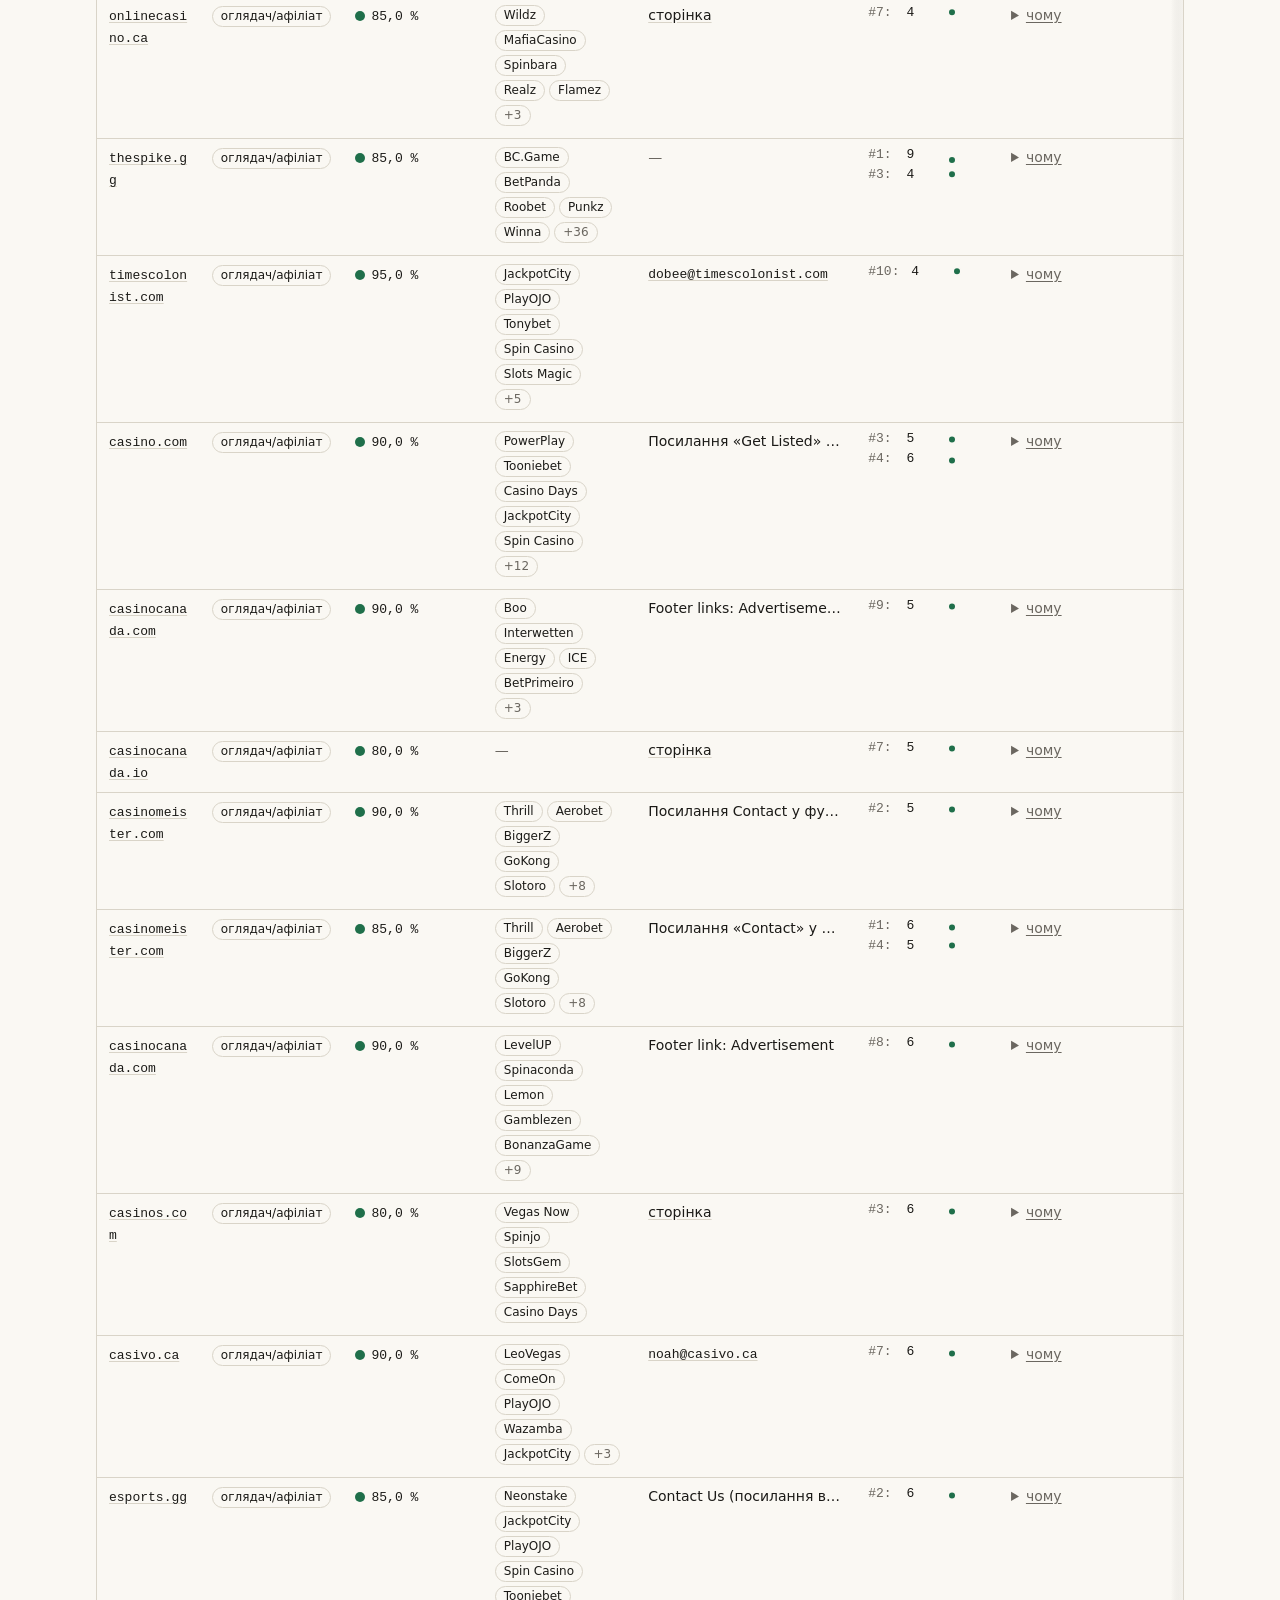
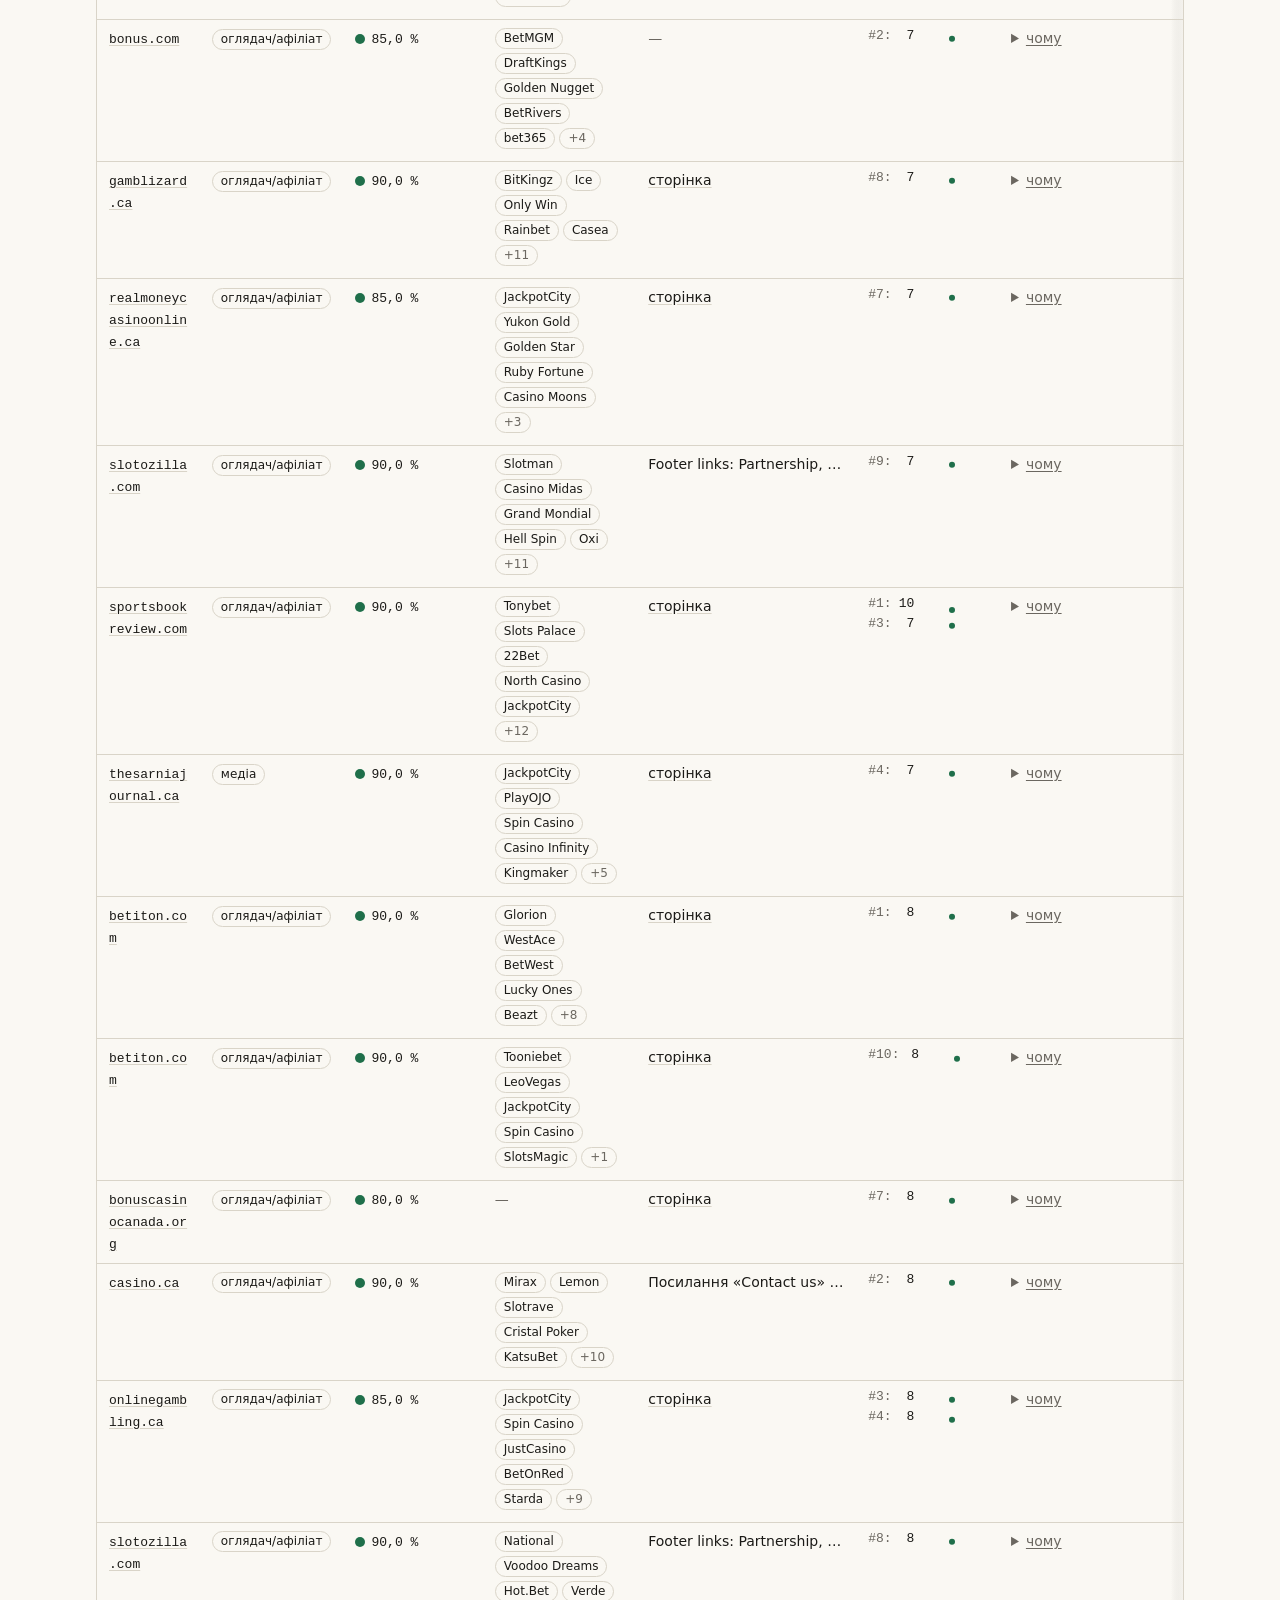
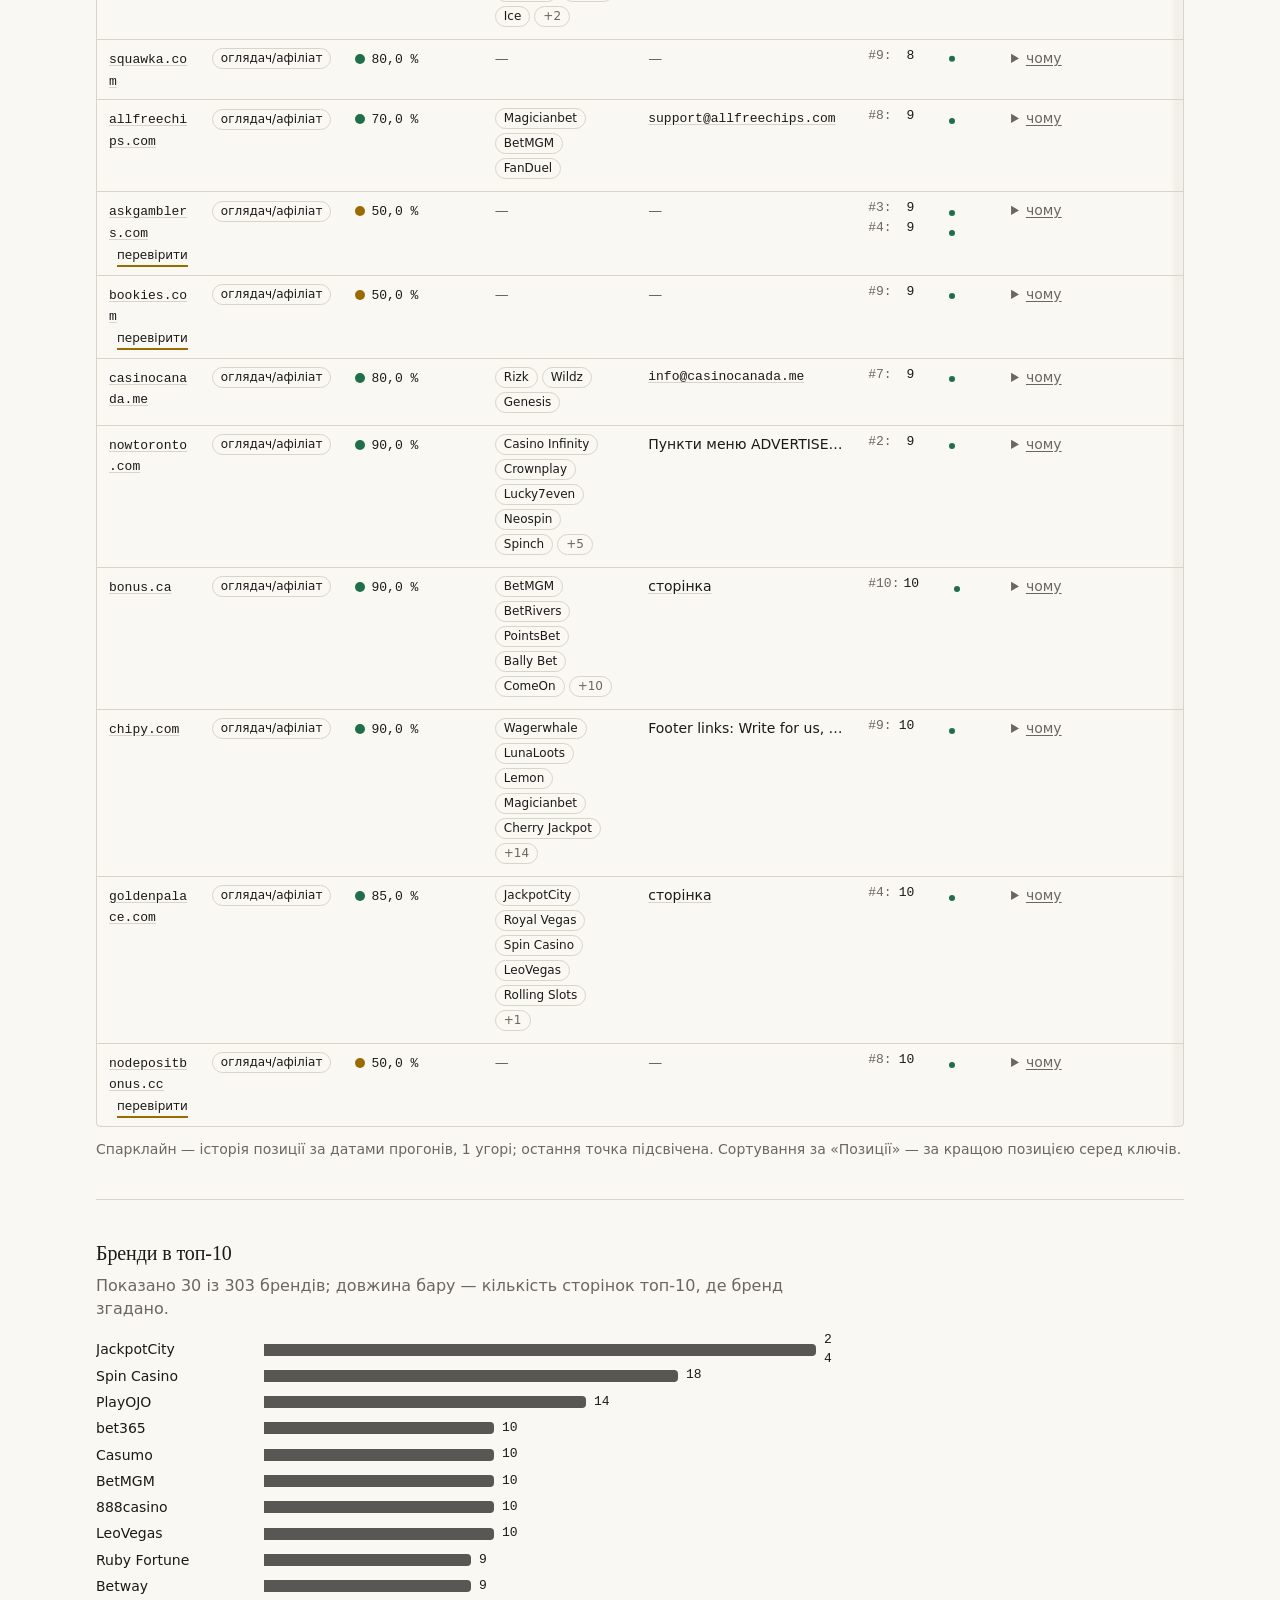
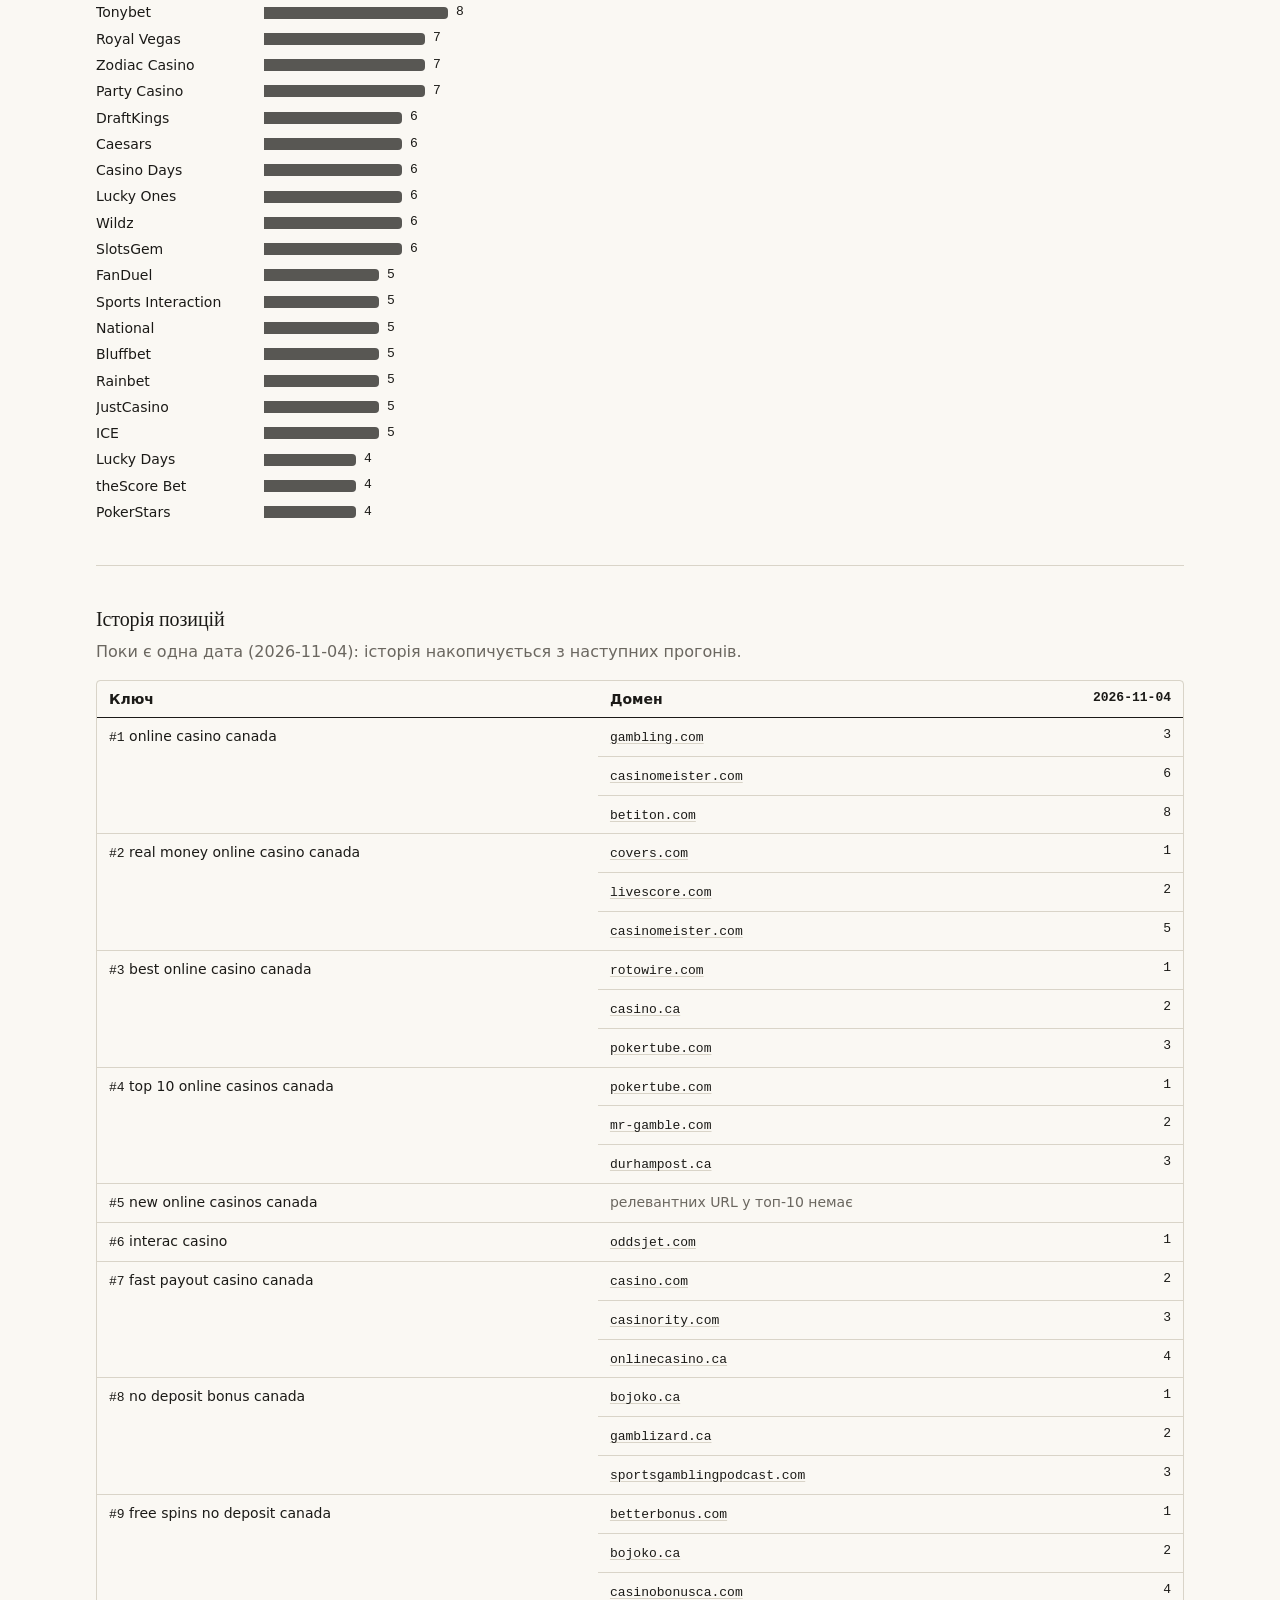
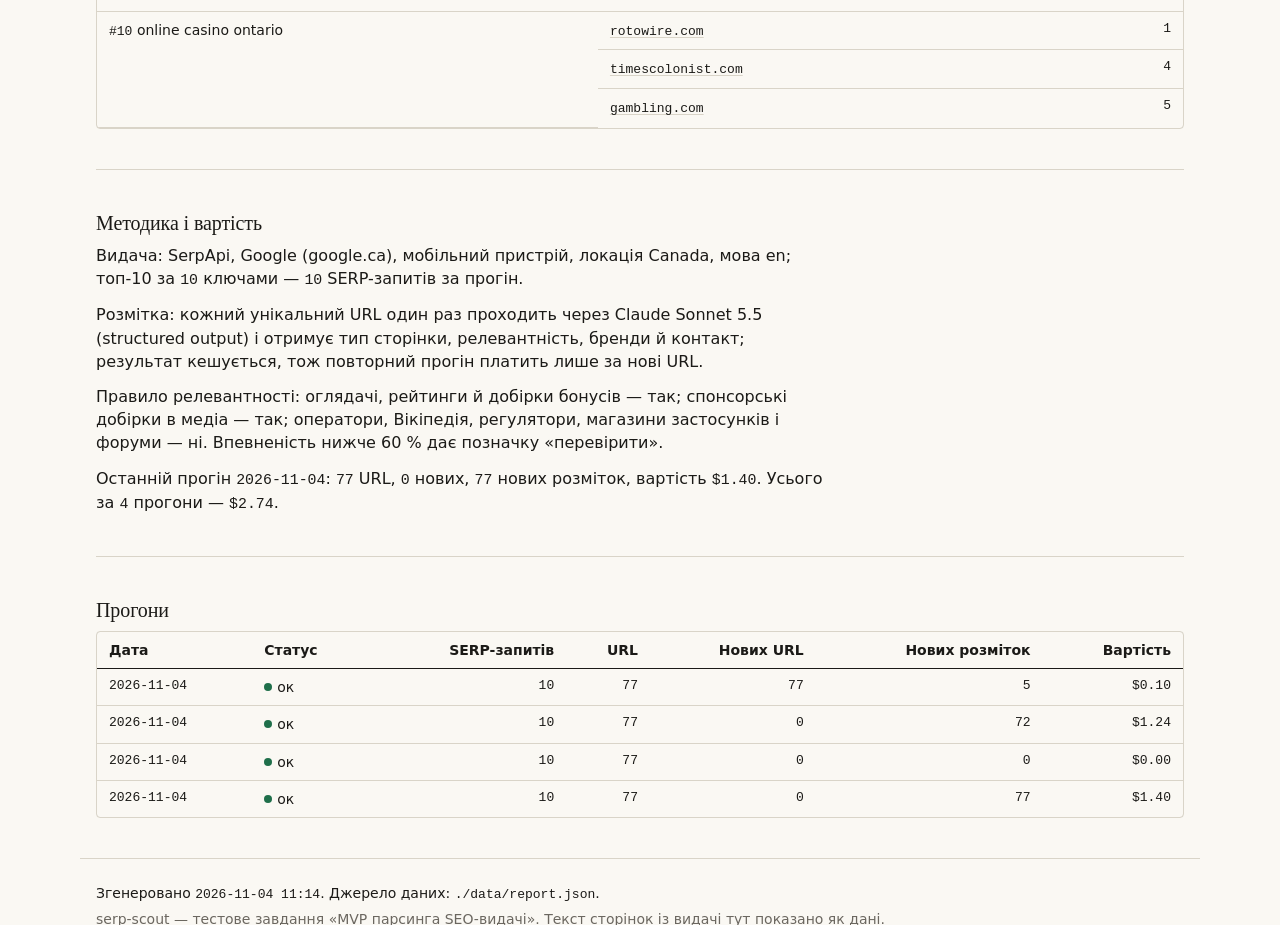
==== commit 3807fb4a: "І8: методичка і презентація замість відео, касети v2, домени goto - site/guide/: покрокова HTML-мето" ====
--- a/site/index.html
+++ b/site/index.html
@@ -30,6 +30,9 @@
         <h1>serp-scout — куди йти з розміщенням</h1>
         <p class="lede">Топ-10 Google (mobile, Канада) за <span id="lede-keywords">ключами</span> казино-ніші: які сайти підходять для розміщення бренду і кому там писати.</p>
       </div>
+      <div class="head-actions">
+        <a class="head-link" href="./guide/">Як користуватись</a>
+        <a class="head-link" href="./presentation/">Презентація</a>
       <button id="theme-toggle" class="theme" type="button" aria-label="Перемкнути тему" title="Тема">
         <svg class="icon icon-moon" viewBox="0 0 24 24" width="18" height="18" aria-hidden="true" focusable="false">
           <path d="M20 14.5A8.5 8.5 0 0 1 9.5 4a8.5 8.5 0 1 0 10.5 10.5Z" fill="none" stroke="currentColor" stroke-width="1.8" stroke-linejoin="round"/>
@@ -39,6 +42,7 @@
           <path d="M12 2.5v2.5M12 19v2.5M2.5 12H5M19 12h2.5M5.3 5.3l1.8 1.8M16.9 16.9l1.8 1.8M5.3 18.7l1.8-1.8M16.9 7.1l1.8-1.8" stroke="currentColor" stroke-width="1.8" stroke-linecap="round"/>
         </svg>
       </button>
+      </div>
     </div>
     <p class="dateline">
       Останній прогін <time id="run-date" class="mono">—</time>,
--- a/site/styles.css
+++ b/site/styles.css
@@ -160,6 +160,10 @@
 .status[data-status="partial"]::before,
 .status[data-status="budget_exceeded"]::before { background: var(--warn); }
 .status[data-status="failed"]::before { background: var(--neg); }
+
+/* Посилання в шапці: методичка і презентація поруч із перемикачем теми. */
+.head-actions { display: flex; align-items: center; flex-wrap: wrap; justify-content: flex-end; gap: var(--s2) var(--s3); flex: 0 0 auto; }
+.head-link { font-size: 14px; white-space: nowrap; }
 
 .theme {
   flex: 0 0 auto;
@@ -424,6 +428,8 @@
 @media (max-width: 640px) {
   h1 { font-size: 24px; }
   .masthead { padding-top: var(--s4); }
+  .masthead-row { flex-wrap: wrap; }
+  .head-actions { order: -1; width: 100%; }
   .kpi { grid-template-columns: repeat(auto-fit, minmax(136px, 1fr)); gap: var(--s3) var(--s4); }
   .kpi-value { font-size: 24px; }
   main > section { padding: var(--s5) 0; }
@@ -438,7 +444,7 @@
 }
 
 @media print {
-  .theme, .filters, .table-bar, .skip, .scroll-hint { display: none !important; }
+  .theme, .head-link, .filters, .table-bar, .skip, .scroll-hint { display: none !important; }
   .sheet { overflow: visible; border: 0; background: none; }
   html.js .reveal { opacity: 1; transform: none; }
 }
